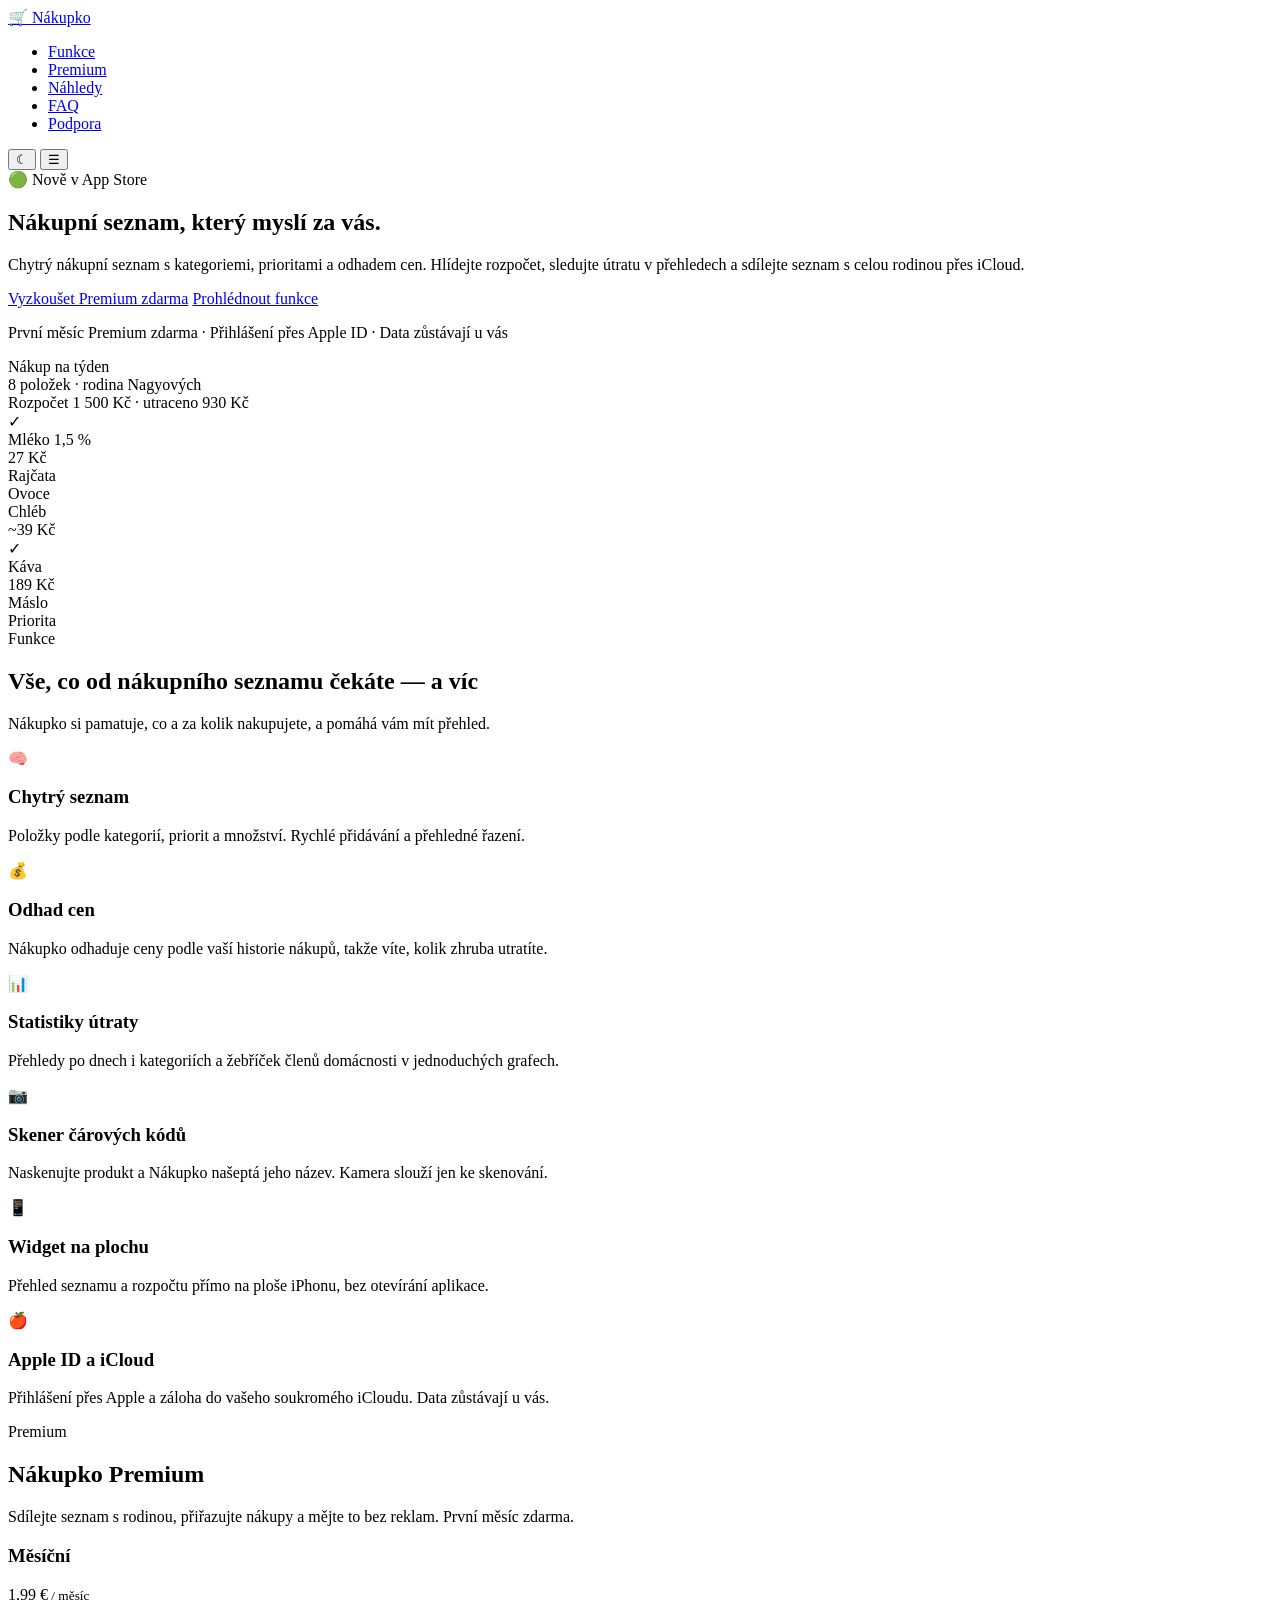
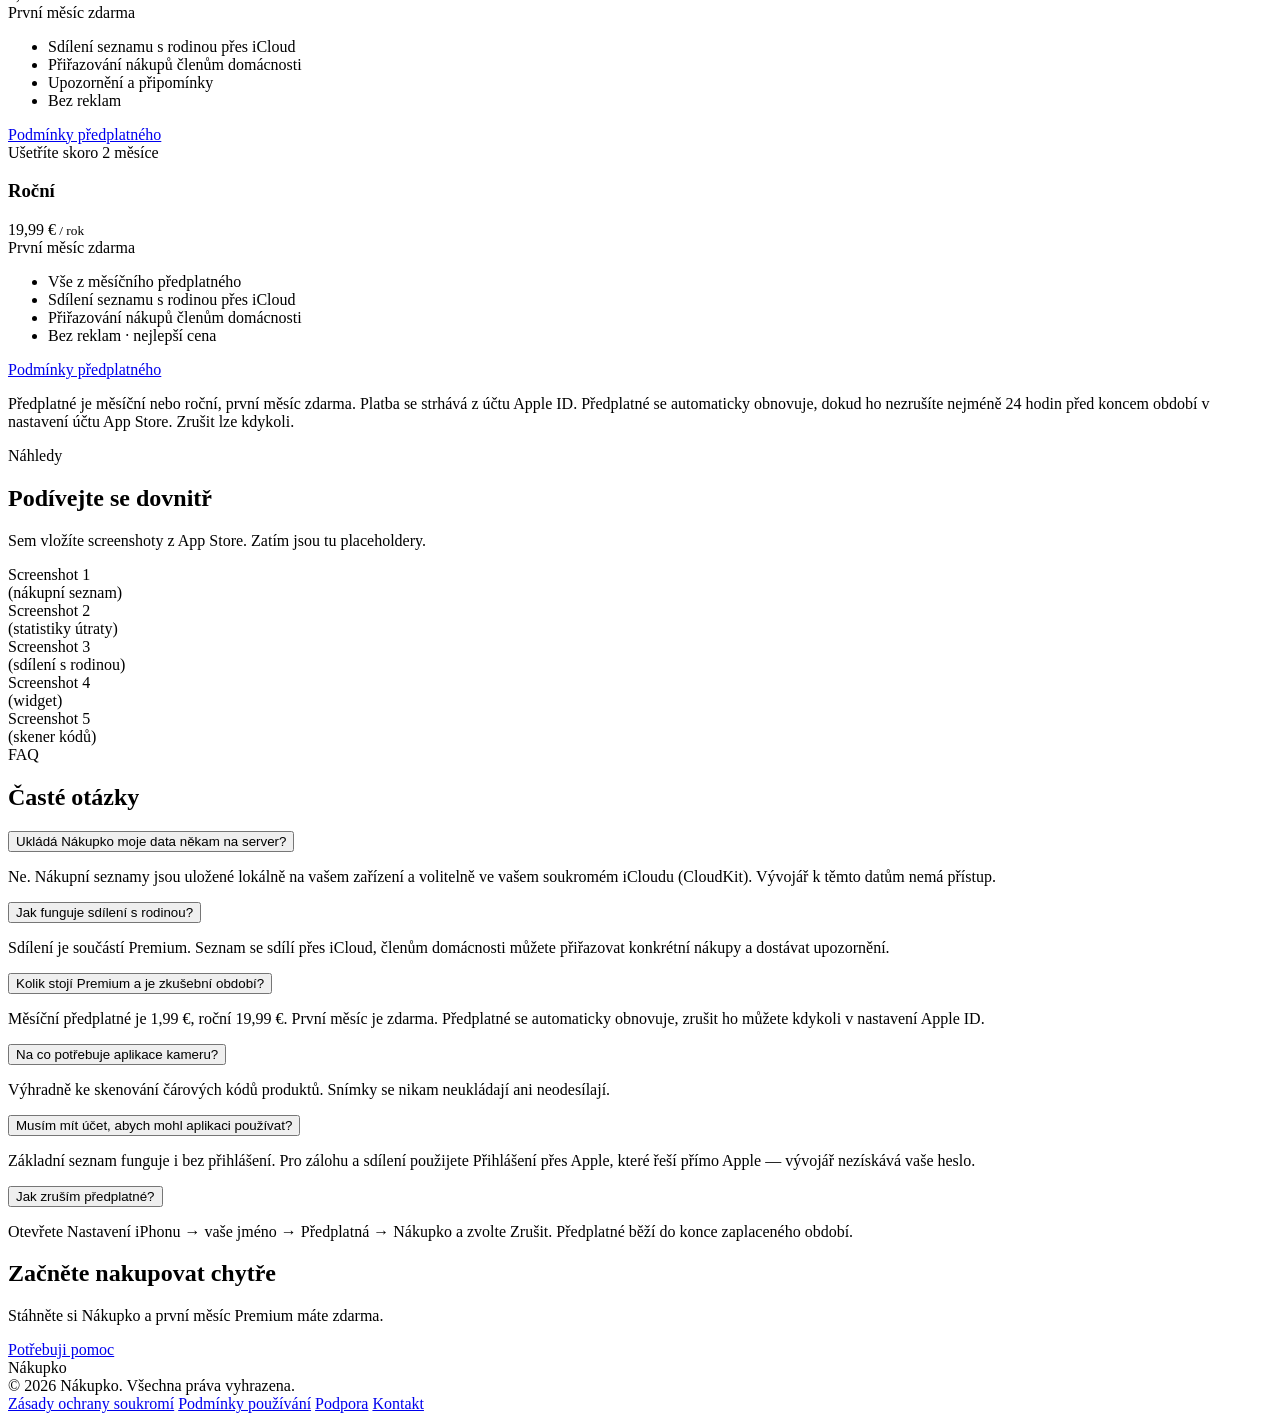
==== index.html @ f561e4c1 "Add files via upload" ====
<!DOCTYPE html>
<html lang="cs">
<head>
  <meta charset="UTF-8" />
  <meta name="viewport" content="width=device-width, initial-scale=1" />
  <title>Nákupko — chytrý nákupní seznam pro iPhone</title>

  <meta name="description" content="Nákupko je chytrý nákupní seznam pro iPhone. Kategorie, priority, odhad cen, statistiky útraty, widget a sdílení s rodinou přes iCloud." />
  <meta name="theme-color" content="#22c55e" />

  <!-- Open Graph -->
  <meta property="og:type" content="website" />
  <meta property="og:title" content="Nákupko — chytrý nákupní seznam" />
  <meta property="og:description" content="Chytrý nákupní seznam s kategoriemi, statistikami útraty, widgetem a sdílením s rodinou." />
  <meta property="og:locale" content="cs_CZ" />
  <meta property="og:site_name" content="Nákupko" />
  <meta name="twitter:card" content="summary_large_image" />
  <meta name="twitter:title" content="Nákupko — chytrý nákupní seznam" />
  <meta name="twitter:description" content="Chytrý nákupní seznam pro iPhone." />

  <link rel="icon" href="favicon.svg" type="image/svg+xml" />
  <link rel="apple-touch-icon" href="favicon.svg" />
  <link rel="stylesheet" href="css/style.css" />
</head>
<body>

  <!-- Navigace -->
  <header class="nav">
    <div class="nav-inner">
      <a class="nav-logo" href="index.html">
        <span class="mark">🛒</span> Nákupko
      </a>
      <nav>
        <ul class="nav-links">
          <li><a href="#funkce">Funkce</a></li>
          <li><a href="#premium">Premium</a></li>
          <li><a href="#screenshoty">Náhledy</a></li>
          <li><a href="#faq">FAQ</a></li>
          <li><a href="support.html">Podpora</a></li>
        </ul>
      </nav>
      <div class="nav-right">
        <button class="theme-toggle" type="button">☾︎</button>
        <button class="menu-toggle" type="button" aria-label="Menu">☰</button>
      </div>
    </div>
  </header>

  <!-- Hero -->
  <section class="hero">
    <div class="container hero-grid">
      <div data-reveal>
        <span class="hero-badge">🟢 Nově v App Store</span>
        <h1>Nákupní seznam, který <span class="grad">myslí za vás</span>.</h1>
        <p class="lead">
          Chytrý nákupní seznam s kategoriemi, prioritami a odhadem cen.
          Hlídejte rozpočet, sledujte útratu v přehledech a sdílejte seznam
          s celou rodinou přes iCloud.
        </p>
        <div class="hero-cta">
          <a class="btn btn-primary" href="#premium">Vyzkoušet Premium zdarma</a>
          <a class="btn btn-ghost" href="#funkce">Prohlédnout funkce</a>
        </div>
        <p class="hero-note">První měsíc Premium zdarma · Přihlášení přes Apple ID · Data zůstávají u vás</p>
      </div>

      <div class="phone-wrap" data-reveal>
        <div class="phone">
          <div class="phone-screen">
            <div class="ps-top">
              <div class="ps-title">Nákup na týden</div>
              <div class="ps-sub">8 položek · rodina Nagyových</div>
              <div class="ps-budget">
                Rozpočet 1 500 Kč · utraceno 930 Kč
                <div class="ps-bar"><span></span></div>
              </div>
            </div>
            <div class="ps-list">
              <div class="ps-item done">
                <div class="chk">✓</div>
                <div class="name">Mléko 1,5 %</div>
                <div class="price">27 Kč</div>
              </div>
              <div class="ps-item">
                <div class="chk"></div>
                <div class="name">Rajčata</div>
                <span class="tag">Ovoce</span>
              </div>
              <div class="ps-item">
                <div class="chk"></div>
                <div class="name">Chléb</div>
                <div class="price">~39 Kč</div>
              </div>
              <div class="ps-item done">
                <div class="chk">✓</div>
                <div class="name">Káva</div>
                <div class="price">189 Kč</div>
              </div>
              <div class="ps-item">
                <div class="chk"></div>
                <div class="name">Máslo</div>
                <span class="tag">Priorita</span>
              </div>
            </div>
          </div>
        </div>
      </div>
    </div>
  </section>

  <!-- Funkce -->
  <section class="section" id="funkce">
    <div class="container">
      <div class="section-head" data-reveal>
        <div class="eyebrow">Funkce</div>
        <h2>Vše, co od nákupního seznamu čekáte — a víc</h2>
        <p>Nákupko si pamatuje, co a za kolik nakupujete, a pomáhá vám mít přehled.</p>
      </div>

      <div class="features">
        <div class="feature-card" data-reveal>
          <div class="feature-icon">🧠</div>
          <h3>Chytrý seznam</h3>
          <p>Položky podle kategorií, priorit a množství. Rychlé přidávání a přehledné řazení.</p>
        </div>
        <div class="feature-card" data-reveal>
          <div class="feature-icon">💰</div>
          <h3>Odhad cen</h3>
          <p>Nákupko odhaduje ceny podle vaší historie nákupů, takže víte, kolik zhruba utratíte.</p>
        </div>
        <div class="feature-card" data-reveal>
          <div class="feature-icon">📊</div>
          <h3>Statistiky útraty</h3>
          <p>Přehledy po dnech i kategoriích a žebříček členů domácnosti v jednoduchých grafech.</p>
        </div>
        <div class="feature-card" data-reveal>
          <div class="feature-icon">📷</div>
          <h3>Skener čárových kódů</h3>
          <p>Naskenujte produkt a Nákupko našeptá jeho název. Kamera slouží jen ke skenování.</p>
        </div>
        <div class="feature-card" data-reveal>
          <div class="feature-icon">📱</div>
          <h3>Widget na plochu</h3>
          <p>Přehled seznamu a rozpočtu přímo na ploše iPhonu, bez otevírání aplikace.</p>
        </div>
        <div class="feature-card" data-reveal>
          <div class="feature-icon">🍎</div>
          <h3>Apple ID a iCloud</h3>
          <p>Přihlášení přes Apple a záloha do vašeho soukromého iCloudu. Data zůstávají u vás.</p>
        </div>
      </div>
    </div>
  </section>

  <!-- Premium -->
  <section class="section premium" id="premium">
    <div class="container">
      <div class="section-head" data-reveal>
        <div class="eyebrow">Premium</div>
        <h2>Nákupko Premium</h2>
        <p>Sdílejte seznam s rodinou, přiřazujte nákupy a mějte to bez reklam. První měsíc zdarma.</p>
      </div>

      <div class="plans">
        <div class="plan-card" data-reveal>
          <h3>Měsíční</h3>
          <div class="plan-price">1,99 €<small> / měsíc</small></div>
          <div class="trial">První měsíc zdarma</div>
          <ul class="plan-features">
            <li>Sdílení seznamu s rodinou přes iCloud</li>
            <li>Přiřazování nákupů členům domácnosti</li>
            <li>Upozornění a připomínky</li>
            <li>Bez reklam</li>
          </ul>
          <a class="btn btn-ghost btn-block" href="terms.html#predplatne">Podmínky předplatného</a>
        </div>

        <div class="plan-card highlight" data-reveal>
          <div class="plan-badge">Ušetříte skoro 2 měsíce</div>
          <h3>Roční</h3>
          <div class="plan-price">19,99 €<small> / rok</small></div>
          <div class="trial">První měsíc zdarma</div>
          <ul class="plan-features">
            <li>Vše z měsíčního předplatného</li>
            <li>Sdílení seznamu s rodinou přes iCloud</li>
            <li>Přiřazování nákupů členům domácnosti</li>
            <li>Bez reklam · nejlepší cena</li>
          </ul>
          <a class="btn btn-primary btn-block" href="terms.html#predplatne">Podmínky předplatného</a>
        </div>
      </div>

      <p class="premium-note">
        Předplatné je měsíční nebo roční, první měsíc zdarma. Platba se strhává z účtu Apple ID.
        Předplatné se automaticky obnovuje, dokud ho nezrušíte nejméně 24 hodin před koncem období
        v nastavení účtu App Store. Zrušit lze kdykoli.
      </p>
    </div>
  </section>

  <!-- Screenshoty -->
  <section class="section" id="screenshoty">
    <div class="container">
      <div class="section-head" data-reveal>
        <div class="eyebrow">Náhledy</div>
        <h2>Podívejte se dovnitř</h2>
        <p>Sem vložíte screenshoty z App Store. Zatím jsou tu placeholdery.</p>
      </div>
    </div>
    <div class="shots">
      <div class="shot">Screenshot 1<br>(nákupní seznam)</div>
      <div class="shot">Screenshot 2<br>(statistiky útraty)</div>
      <div class="shot">Screenshot 3<br>(sdílení s rodinou)</div>
      <div class="shot">Screenshot 4<br>(widget)</div>
      <div class="shot">Screenshot 5<br>(skener kódů)</div>
    </div>
  </section>

  <!-- FAQ -->
  <section class="section" id="faq">
    <div class="container">
      <div class="section-head" data-reveal>
        <div class="eyebrow">FAQ</div>
        <h2>Časté otázky</h2>
      </div>

      <div class="faq-list">
        <div class="faq-item" data-reveal>
          <button class="faq-q" type="button">Ukládá Nákupko moje data někam na server?</button>
          <div class="faq-a">
            <p>Ne. Nákupní seznamy jsou uložené lokálně na vašem zařízení a volitelně ve vašem
            soukromém iCloudu (CloudKit). Vývojář k těmto datům nemá přístup.</p>
          </div>
        </div>
        <div class="faq-item" data-reveal>
          <button class="faq-q" type="button">Jak funguje sdílení s rodinou?</button>
          <div class="faq-a">
            <p>Sdílení je součástí Premium. Seznam se sdílí přes iCloud, členům domácnosti můžete
            přiřazovat konkrétní nákupy a dostávat upozornění.</p>
          </div>
        </div>
        <div class="faq-item" data-reveal>
          <button class="faq-q" type="button">Kolik stojí Premium a je zkušební období?</button>
          <div class="faq-a">
            <p>Měsíční předplatné je 1,99 €, roční 19,99 €. První měsíc je zdarma. Předplatné se
            automaticky obnovuje, zrušit ho můžete kdykoli v nastavení Apple ID.</p>
          </div>
        </div>
        <div class="faq-item" data-reveal>
          <button class="faq-q" type="button">Na co potřebuje aplikace kameru?</button>
          <div class="faq-a">
            <p>Výhradně ke skenování čárových kódů produktů. Snímky se nikam neukládají ani neodesílají.</p>
          </div>
        </div>
        <div class="faq-item" data-reveal>
          <button class="faq-q" type="button">Musím mít účet, abych mohl aplikaci používat?</button>
          <div class="faq-a">
            <p>Základní seznam funguje i bez přihlášení. Pro zálohu a sdílení použijete Přihlášení přes
            Apple, které řeší přímo Apple — vývojář nezískává vaše heslo.</p>
          </div>
        </div>
        <div class="faq-item" data-reveal>
          <button class="faq-q" type="button">Jak zruším předplatné?</button>
          <div class="faq-a">
            <p>Otevřete Nastavení iPhonu → vaše jméno → Předplatná → Nákupko a zvolte Zrušit.
            Předplatné běží do konce zaplaceného období.</p>
          </div>
        </div>
      </div>
    </div>
  </section>

  <!-- CTA -->
  <section class="section">
    <div class="container">
      <div class="cta-band" data-reveal>
        <h2>Začněte nakupovat chytře</h2>
        <p>Stáhněte si Nákupko a první měsíc Premium máte zdarma.</p>
        <a class="btn btn-primary" href="support.html">Potřebuji pomoc</a>
      </div>
    </div>
  </section>

  <!-- Footer -->
  <footer class="footer">
    <div class="container footer-inner">
      <div>
        <div class="brand">Nákupko</div>
        <div>© <span id="year">2026</span> Nákupko. Všechna práva vyhrazena.</div>
      </div>
      <div class="footer-links">
        <a href="privacy.html">Zásady ochrany soukromí</a>
        <a href="terms.html">Podmínky používání</a>
        <a href="support.html">Podpora</a>
        <a href="mailto:romankonagy@gmail.com">Kontakt</a>
      </div>
    </div>
  </footer>

  <script src="js/main.js"></script>
</body>
</html>
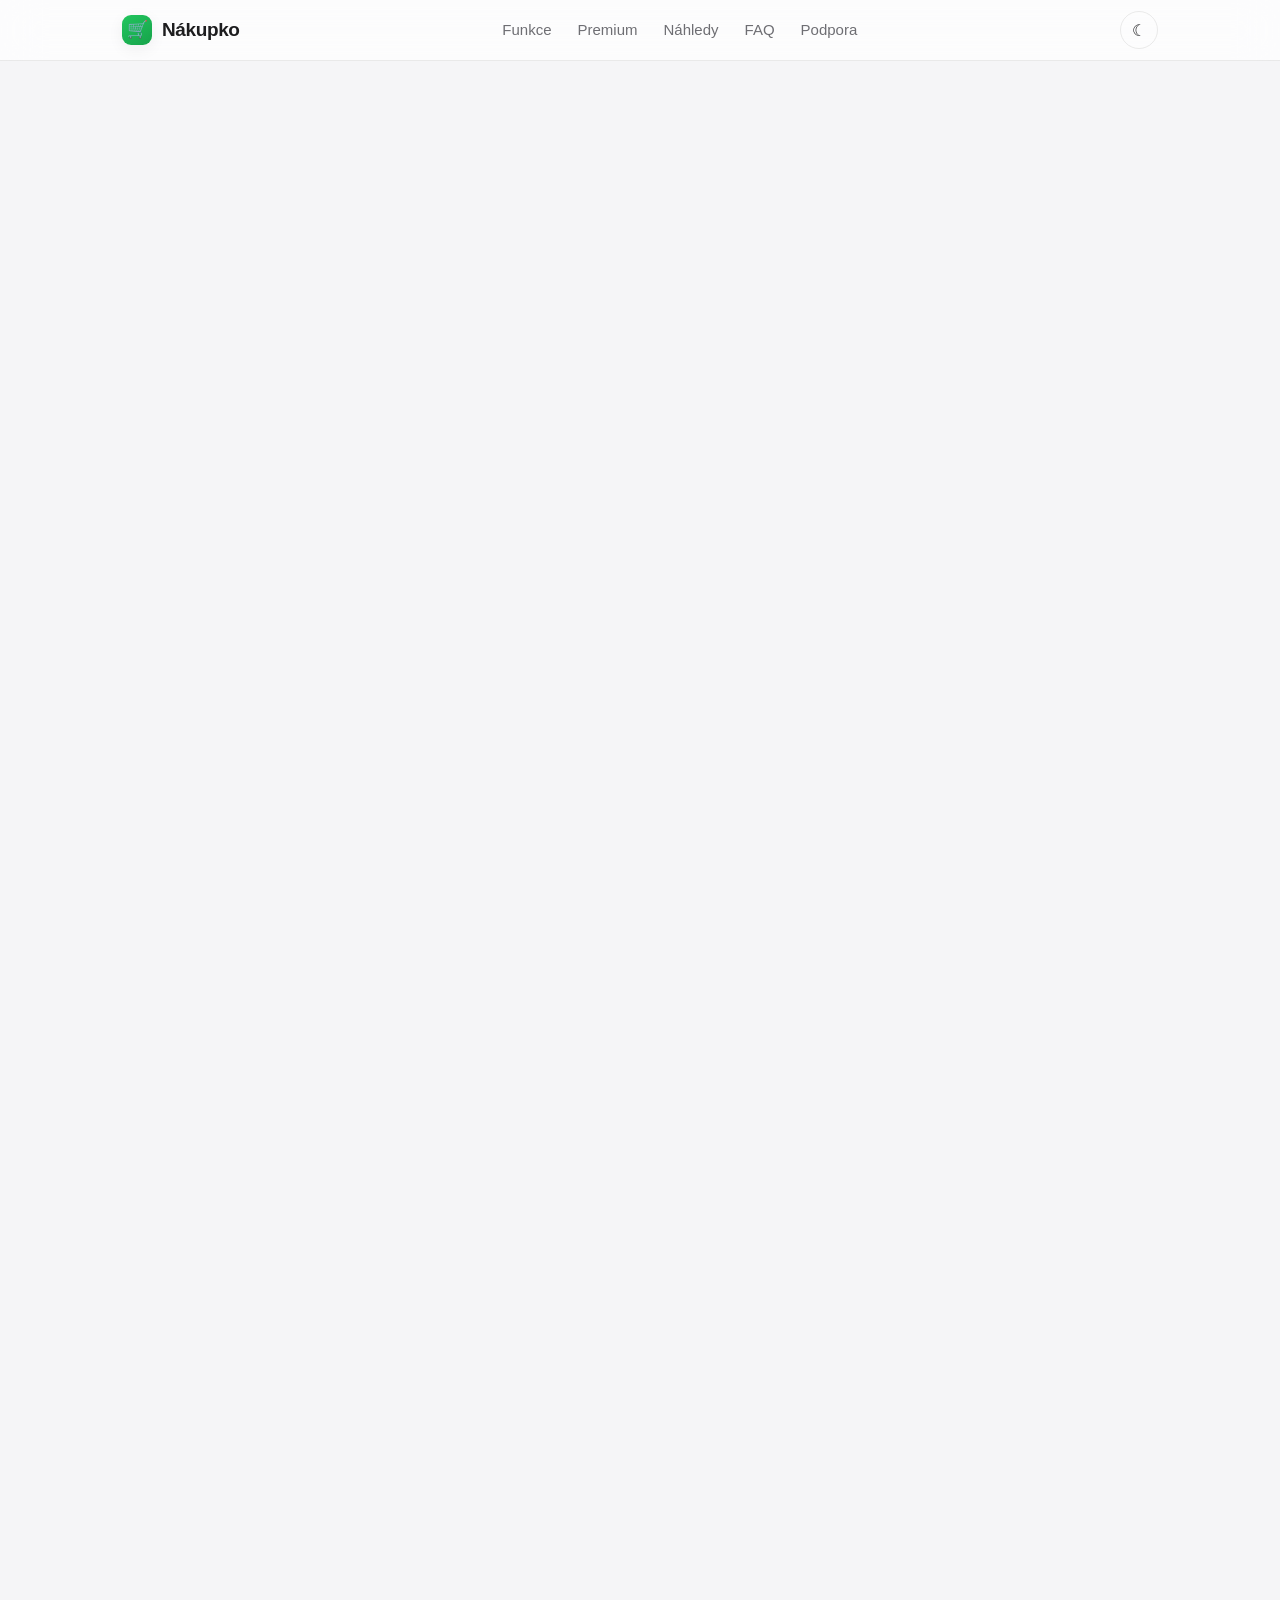
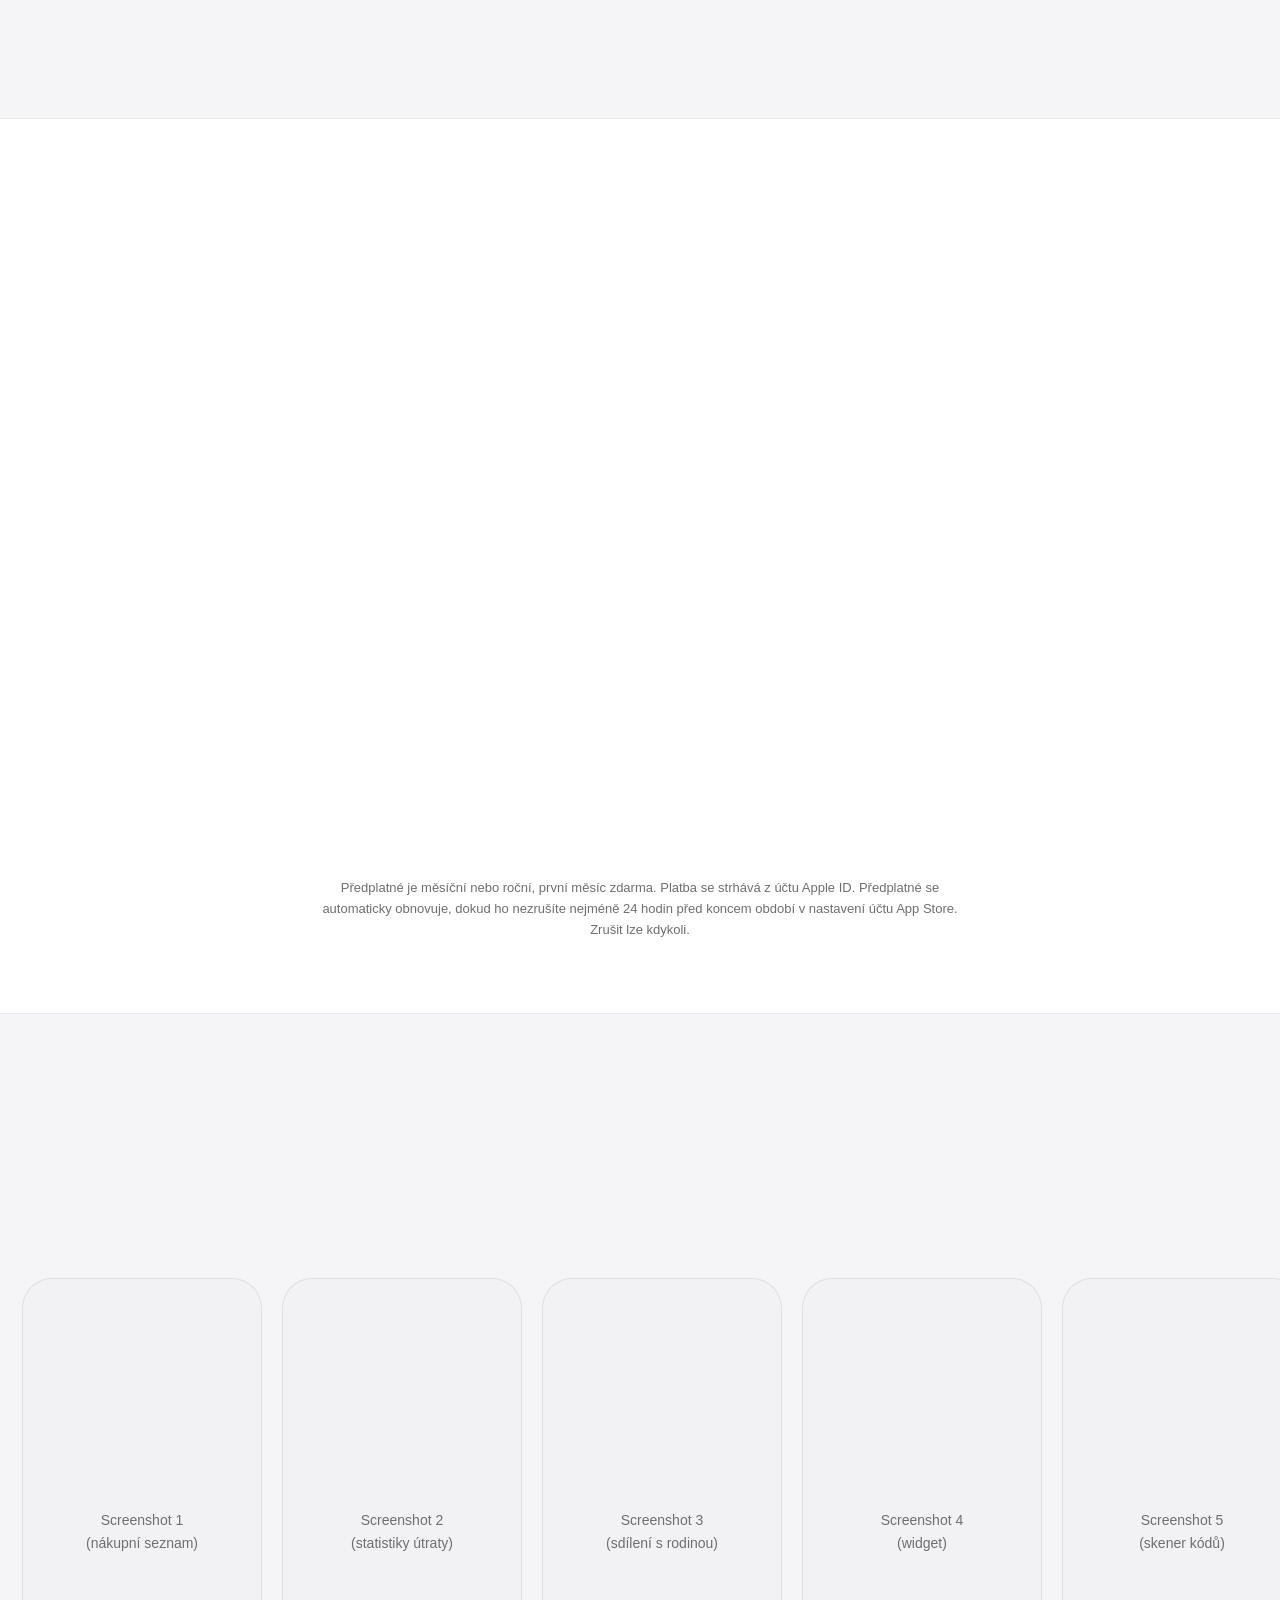
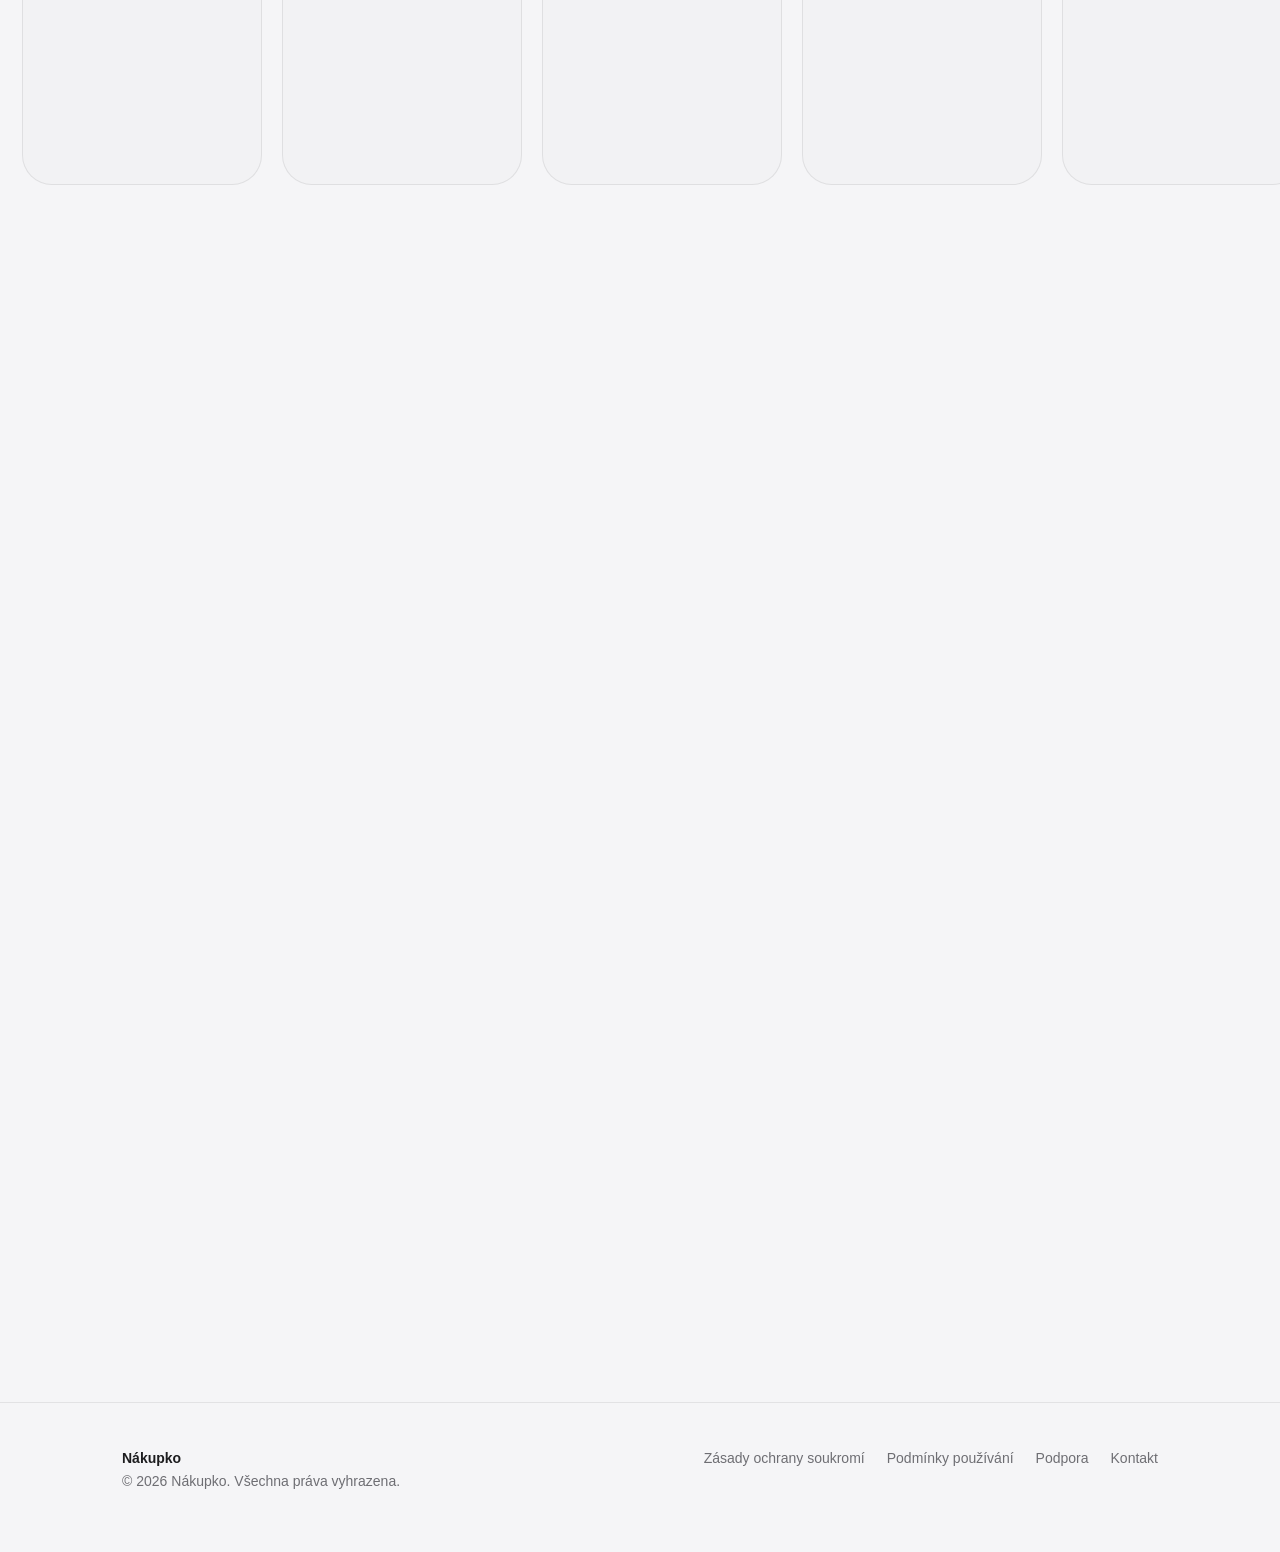
==== commit 1a870544: "Update index.html" ====
--- a/index.html
+++ b/index.html
@@ -20,7 +20,7 @@
 
   <link rel="icon" href="favicon.svg" type="image/svg+xml" />
   <link rel="apple-touch-icon" href="favicon.svg" />
-  <link rel="stylesheet" href="css/style.css" />
+  <link rel="stylesheet" href="style.css" />
 </head>
 <body>
 
--- a/style.css
+++ b/style.css
@@ -0,0 +1,551 @@
+/* =========================================================
+   Nákupko — web (App Store podklady)
+   Čistý HTML/CSS/JS, bez frameworků. Světlý i tmavý režim.
+   Značková barva: zelená #22c55e
+   ========================================================= */
+
+:root {
+  --brand: #22c55e;
+  --brand-dark: #16a34a;
+  --brand-tint: #dcfce7;
+
+  --bg: #f5f5f7;
+  --bg-2: #ffffff;
+  --surface: #ffffff;
+  --surface-2: #f2f2f4;
+  --text: #1d1d1f;
+  --text-2: #6e6e73;
+  --border: rgba(0, 0, 0, 0.08);
+  --shadow: 0 10px 40px rgba(0, 0, 0, 0.08);
+  --shadow-sm: 0 4px 16px rgba(0, 0, 0, 0.06);
+  --nav-bg: rgba(255, 255, 255, 0.72);
+
+  --radius: 22px;
+  --radius-sm: 14px;
+  --maxw: 1080px;
+}
+
+[data-theme="dark"] {
+  --bg: #000000;
+  --bg-2: #0c0c0e;
+  --surface: #16171a;
+  --surface-2: #1f2024;
+  --text: #f5f5f7;
+  --text-2: #a1a1a6;
+  --border: rgba(255, 255, 255, 0.10);
+  --shadow: 0 10px 40px rgba(0, 0, 0, 0.55);
+  --shadow-sm: 0 4px 16px rgba(0, 0, 0, 0.45);
+  --nav-bg: rgba(18, 18, 20, 0.72);
+}
+
+@media (prefers-color-scheme: dark) {
+  :root:not([data-theme="light"]):not([data-theme="dark"]) {
+    --bg: #000000;
+    --bg-2: #0c0c0e;
+    --surface: #16171a;
+    --surface-2: #1f2024;
+    --text: #f5f5f7;
+    --text-2: #a1a1a6;
+    --border: rgba(255, 255, 255, 0.10);
+    --shadow: 0 10px 40px rgba(0, 0, 0, 0.55);
+    --shadow-sm: 0 4px 16px rgba(0, 0, 0, 0.45);
+    --nav-bg: rgba(18, 18, 20, 0.72);
+  }
+}
+
+* { box-sizing: border-box; }
+
+html { scroll-behavior: smooth; scroll-padding-top: 84px; }
+
+body {
+  margin: 0;
+  font-family: -apple-system, BlinkMacSystemFont, "SF Pro Text", "Segoe UI",
+    Roboto, Helvetica, Arial, sans-serif;
+  background: var(--bg);
+  color: var(--text);
+  line-height: 1.6;
+  -webkit-font-smoothing: antialiased;
+  text-rendering: optimizeLegibility;
+}
+
+a { color: var(--brand-dark); }
+[data-theme="dark"] a { color: var(--brand); }
+
+img { max-width: 100%; display: block; }
+
+.container {
+  width: 100%;
+  max-width: var(--maxw);
+  margin: 0 auto;
+  padding: 0 22px;
+}
+
+/* ---------- Navigace ---------- */
+.nav {
+  position: sticky;
+  top: 0;
+  z-index: 100;
+  background: var(--nav-bg);
+  backdrop-filter: saturate(180%) blur(20px);
+  -webkit-backdrop-filter: saturate(180%) blur(20px);
+  border-bottom: 1px solid var(--border);
+}
+.nav-inner {
+  display: flex;
+  align-items: center;
+  justify-content: space-between;
+  height: 60px;
+  max-width: var(--maxw);
+  margin: 0 auto;
+  padding: 0 22px;
+}
+.nav-logo {
+  display: flex;
+  align-items: center;
+  gap: 10px;
+  font-weight: 700;
+  font-size: 19px;
+  color: var(--text);
+  text-decoration: none;
+  letter-spacing: -0.02em;
+}
+.nav-logo .mark {
+  width: 30px; height: 30px;
+  border-radius: 9px;
+  background: linear-gradient(145deg, var(--brand), var(--brand-dark));
+  display: grid; place-items: center;
+  color: #fff; font-size: 17px;
+  box-shadow: var(--shadow-sm);
+}
+.nav-links {
+  display: flex;
+  align-items: center;
+  gap: 26px;
+  list-style: none;
+  margin: 0; padding: 0;
+}
+.nav-links a {
+  color: var(--text-2);
+  text-decoration: none;
+  font-size: 15px;
+  transition: color .2s;
+}
+.nav-links a:hover { color: var(--text); }
+.nav-right { display: flex; align-items: center; gap: 14px; }
+
+.theme-toggle {
+  background: none;
+  border: 1px solid var(--border);
+  color: var(--text);
+  width: 38px; height: 38px;
+  border-radius: 50%;
+  cursor: pointer;
+  font-size: 16px;
+  display: grid; place-items: center;
+  transition: background .2s, transform .15s;
+}
+.theme-toggle:hover { background: var(--surface-2); transform: scale(1.05); }
+
+.menu-toggle {
+  display: none;
+  background: none; border: none;
+  color: var(--text);
+  font-size: 24px; cursor: pointer;
+}
+
+/* ---------- Tlačítka ---------- */
+.btn {
+  display: inline-flex;
+  align-items: center;
+  justify-content: center;
+  gap: 8px;
+  padding: 13px 24px;
+  border-radius: 980px;
+  font-size: 16px;
+  font-weight: 600;
+  text-decoration: none;
+  border: 1px solid transparent;
+  cursor: pointer;
+  transition: transform .15s, background .2s, box-shadow .2s;
+}
+.btn-primary { background: var(--brand); color: #fff; box-shadow: var(--shadow-sm); }
+.btn-primary:hover { background: var(--brand-dark); color: #fff; transform: translateY(-1px); }
+.btn-ghost { background: transparent; color: var(--text); border-color: var(--border); }
+.btn-ghost:hover { background: var(--surface-2); }
+.btn-block { width: 100%; }
+
+/* ---------- Hero ---------- */
+.hero {
+  padding: 80px 0 64px;
+  overflow: hidden;
+}
+.hero-grid {
+  display: grid;
+  grid-template-columns: 1.05fr 0.95fr;
+  gap: 48px;
+  align-items: center;
+}
+.hero-badge {
+  display: inline-flex;
+  align-items: center;
+  gap: 8px;
+  background: var(--brand-tint);
+  color: var(--brand-dark);
+  font-size: 13px;
+  font-weight: 600;
+  padding: 6px 14px;
+  border-radius: 980px;
+  margin-bottom: 18px;
+}
+[data-theme="dark"] .hero-badge { background: rgba(34,197,94,.14); color: var(--brand); }
+.hero h1 {
+  font-size: clamp(38px, 6vw, 62px);
+  line-height: 1.05;
+  letter-spacing: -0.03em;
+  margin: 0 0 18px;
+  font-weight: 800;
+}
+.hero h1 .grad {
+  background: linear-gradient(120deg, var(--brand), var(--brand-dark));
+  -webkit-background-clip: text; background-clip: text; color: transparent;
+}
+.hero p.lead {
+  font-size: 20px;
+  color: var(--text-2);
+  margin: 0 0 30px;
+  max-width: 520px;
+}
+.hero-cta { display: flex; gap: 14px; flex-wrap: wrap; }
+.hero-note { margin-top: 16px; font-size: 13px; color: var(--text-2); }
+
+/* ---------- Telefon (CSS mockup) ---------- */
+.phone-wrap { display: flex; justify-content: center; }
+.phone {
+  width: 300px;
+  aspect-ratio: 300 / 620;
+  background: linear-gradient(160deg, #2a2a2e, #0a0a0c);
+  border-radius: 46px;
+  padding: 12px;
+  box-shadow: 0 30px 70px rgba(0,0,0,.35);
+  position: relative;
+}
+.phone::before {
+  content: "";
+  position: absolute;
+  top: 16px; left: 50%; transform: translateX(-50%);
+  width: 110px; height: 26px;
+  background: #000; border-radius: 0 0 16px 16px;
+  z-index: 3;
+}
+.phone-screen {
+  width: 100%; height: 100%;
+  background: var(--bg-2);
+  border-radius: 36px;
+  overflow: hidden;
+  display: flex; flex-direction: column;
+  color: var(--text);
+}
+.ps-top {
+  padding: 42px 18px 14px;
+  background: linear-gradient(160deg, var(--brand), var(--brand-dark));
+  color: #fff;
+}
+.ps-top .ps-title { font-size: 22px; font-weight: 800; letter-spacing: -0.02em; }
+.ps-top .ps-sub { font-size: 13px; opacity: .9; margin-top: 2px; }
+.ps-budget {
+  margin-top: 14px;
+  background: rgba(255,255,255,.18);
+  border-radius: 12px;
+  padding: 10px 12px;
+  font-size: 12px;
+}
+.ps-bar { height: 6px; border-radius: 6px; background: rgba(255,255,255,.3); margin-top: 7px; overflow: hidden; }
+.ps-bar span { display: block; height: 100%; width: 62%; background: #fff; border-radius: 6px; }
+.ps-list { padding: 12px 14px; display: flex; flex-direction: column; gap: 9px; overflow: hidden; }
+.ps-item {
+  display: flex; align-items: center; gap: 10px;
+  background: var(--surface-2);
+  border-radius: 12px;
+  padding: 10px 12px;
+  font-size: 14px;
+}
+.ps-item .chk {
+  width: 20px; height: 20px; border-radius: 50%;
+  border: 2px solid var(--brand);
+  flex: 0 0 auto;
+  display: grid; place-items: center;
+  font-size: 11px; color: #fff;
+}
+.ps-item.done .chk { background: var(--brand); }
+.ps-item.done .name { text-decoration: line-through; color: var(--text-2); }
+.ps-item .name { flex: 1; }
+.ps-item .price { color: var(--text-2); font-size: 13px; }
+.ps-item .tag {
+  font-size: 10px; font-weight: 700; padding: 2px 7px; border-radius: 6px;
+  background: var(--brand-tint); color: var(--brand-dark);
+}
+
+/* ---------- Sekce ---------- */
+.section { padding: 72px 0; }
+.section-head { text-align: center; max-width: 640px; margin: 0 auto 46px; }
+.section-head h2 {
+  font-size: clamp(28px, 4vw, 42px);
+  letter-spacing: -0.02em;
+  margin: 0 0 14px;
+  font-weight: 800;
+}
+.section-head p { font-size: 18px; color: var(--text-2); margin: 0; }
+.eyebrow {
+  text-transform: uppercase;
+  letter-spacing: .12em;
+  font-size: 13px;
+  font-weight: 700;
+  color: var(--brand-dark);
+  margin-bottom: 10px;
+}
+[data-theme="dark"] .eyebrow { color: var(--brand); }
+
+/* ---------- Funkce ---------- */
+.features {
+  display: grid;
+  grid-template-columns: repeat(3, 1fr);
+  gap: 22px;
+}
+.feature-card {
+  background: var(--surface);
+  border: 1px solid var(--border);
+  border-radius: var(--radius);
+  padding: 28px;
+  box-shadow: var(--shadow-sm);
+  transition: transform .2s, box-shadow .2s;
+}
+.feature-card:hover { transform: translateY(-4px); box-shadow: var(--shadow); }
+.feature-icon {
+  width: 52px; height: 52px;
+  border-radius: 14px;
+  background: var(--brand-tint);
+  display: grid; place-items: center;
+  font-size: 26px;
+  margin-bottom: 16px;
+}
+[data-theme="dark"] .feature-icon { background: rgba(34,197,94,.14); }
+.feature-card h3 { margin: 0 0 8px; font-size: 19px; letter-spacing: -0.01em; }
+.feature-card p { margin: 0; color: var(--text-2); font-size: 15px; }
+
+/* ---------- Premium ---------- */
+.premium { background: var(--bg-2); border-top: 1px solid var(--border); border-bottom: 1px solid var(--border); }
+.plans {
+  display: grid;
+  grid-template-columns: repeat(2, 1fr);
+  gap: 22px;
+  max-width: 760px;
+  margin: 0 auto;
+}
+.plan-card {
+  position: relative;
+  background: var(--surface);
+  border: 1px solid var(--border);
+  border-radius: var(--radius);
+  padding: 32px 28px;
+  box-shadow: var(--shadow-sm);
+}
+.plan-card.highlight { border-color: var(--brand); box-shadow: 0 0 0 2px var(--brand) inset, var(--shadow); }
+.plan-badge {
+  position: absolute; top: -13px; left: 50%; transform: translateX(-50%);
+  background: var(--brand); color: #fff;
+  font-size: 12px; font-weight: 700;
+  padding: 5px 14px; border-radius: 980px;
+  white-space: nowrap;
+}
+.plan-card h3 { margin: 0 0 6px; font-size: 20px; }
+.plan-price { font-size: 40px; font-weight: 800; letter-spacing: -0.02em; }
+.plan-price small { font-size: 16px; font-weight: 500; color: var(--text-2); }
+.plan-card .trial { color: var(--brand-dark); font-weight: 600; font-size: 14px; margin: 6px 0 18px; }
+[data-theme="dark"] .plan-card .trial { color: var(--brand); }
+.plan-features { list-style: none; margin: 0 0 22px; padding: 0; }
+.plan-features li { padding: 7px 0 7px 28px; position: relative; font-size: 15px; }
+.plan-features li::before {
+  content: "✓"; position: absolute; left: 0; top: 7px;
+  color: var(--brand); font-weight: 800;
+}
+.premium-note { text-align: center; color: var(--text-2); font-size: 13px; margin: 30px auto 0; max-width: 640px; }
+
+/* ---------- Screenshoty ---------- */
+.shots {
+  display: flex;
+  gap: 20px;
+  overflow-x: auto;
+  padding: 6px 22px 24px;
+  scroll-snap-type: x mandatory;
+  -webkit-overflow-scrolling: touch;
+}
+.shot {
+  scroll-snap-align: center;
+  flex: 0 0 240px;
+  aspect-ratio: 9 / 19;
+  border-radius: 30px;
+  background: var(--surface-2);
+  border: 1px solid var(--border);
+  display: grid; place-items: center;
+  color: var(--text-2);
+  font-size: 14px;
+  text-align: center;
+  padding: 20px;
+}
+
+/* ---------- FAQ ---------- */
+.faq-list { max-width: 760px; margin: 0 auto; }
+.faq-item {
+  border-bottom: 1px solid var(--border);
+}
+.faq-q {
+  width: 100%;
+  background: none; border: none;
+  text-align: left;
+  padding: 22px 40px 22px 0;
+  font-size: 18px;
+  font-weight: 600;
+  color: var(--text);
+  cursor: pointer;
+  position: relative;
+}
+.faq-q::after {
+  content: "+";
+  position: absolute; right: 4px; top: 50%; transform: translateY(-50%);
+  font-size: 24px; color: var(--brand); transition: transform .25s;
+}
+.faq-item.open .faq-q::after { transform: translateY(-50%) rotate(45deg); }
+.faq-a {
+  max-height: 0; overflow: hidden;
+  color: var(--text-2);
+  transition: max-height .3s ease, padding .3s ease;
+}
+.faq-item.open .faq-a { max-height: 400px; padding: 0 0 22px; }
+
+/* ---------- CTA pruh ---------- */
+.cta-band {
+  text-align: center;
+  background: linear-gradient(135deg, var(--brand), var(--brand-dark));
+  color: #fff;
+  border-radius: 28px;
+  padding: 56px 30px;
+}
+.cta-band h2 { font-size: clamp(26px, 4vw, 38px); margin: 0 0 12px; letter-spacing: -0.02em; }
+.cta-band p { opacity: .92; font-size: 18px; margin: 0 0 26px; }
+.cta-band .btn-primary { background: #fff; color: var(--brand-dark); }
+.cta-band .btn-primary:hover { background: #f0f0f0; }
+
+/* ---------- Právní / textové stránky ---------- */
+.legal { padding: 56px 0 40px; }
+.legal .container { max-width: 820px; }
+.legal h1 { font-size: clamp(30px, 5vw, 44px); letter-spacing: -0.02em; margin: 0 0 6px; }
+.legal .updated { color: var(--text-2); font-size: 14px; margin: 0 0 34px; }
+.legal h2 {
+  font-size: 22px; margin: 34px 0 12px; letter-spacing: -0.01em;
+  padding-top: 8px;
+}
+.legal h3 { font-size: 18px; margin: 22px 0 8px; }
+.legal p, .legal li { color: var(--text); font-size: 16px; }
+.legal ul, .legal ol { padding-left: 22px; }
+.legal li { margin: 6px 0; }
+.legal .callout {
+  background: var(--surface);
+  border: 1px solid var(--border);
+  border-left: 4px solid var(--brand);
+  border-radius: var(--radius-sm);
+  padding: 18px 20px;
+  margin: 22px 0;
+  box-shadow: var(--shadow-sm);
+}
+.legal a { word-break: break-word; }
+.toc {
+  background: var(--surface);
+  border: 1px solid var(--border);
+  border-radius: var(--radius-sm);
+  padding: 18px 22px;
+  margin: 26px 0 34px;
+}
+.toc strong { display: block; margin-bottom: 8px; }
+.toc ol { margin: 0; }
+
+/* ---------- Support karty ---------- */
+.support-grid {
+  display: grid;
+  grid-template-columns: repeat(2, 1fr);
+  gap: 20px;
+  margin: 30px 0;
+}
+.support-card {
+  background: var(--surface);
+  border: 1px solid var(--border);
+  border-radius: var(--radius);
+  padding: 26px;
+  box-shadow: var(--shadow-sm);
+}
+.support-card h3 { margin: 0 0 8px; }
+.support-card p { color: var(--text-2); margin: 0 0 14px; }
+.mail-big {
+  font-size: 22px; font-weight: 700; color: var(--brand-dark);
+  text-decoration: none; word-break: break-word;
+}
+[data-theme="dark"] .mail-big { color: var(--brand); }
+
+/* ---------- Footer ---------- */
+.footer {
+  border-top: 1px solid var(--border);
+  padding: 44px 0 60px;
+  color: var(--text-2);
+  font-size: 14px;
+}
+.footer-inner { display: flex; justify-content: space-between; gap: 26px; flex-wrap: wrap; }
+.footer-links { display: flex; gap: 22px; flex-wrap: wrap; }
+.footer-links a { color: var(--text-2); text-decoration: none; }
+.footer-links a:hover { color: var(--text); }
+.footer .brand { font-weight: 700; color: var(--text); }
+
+/* ---------- Responzivní ---------- */
+@media (max-width: 860px) {
+  .hero-grid { grid-template-columns: 1fr; text-align: center; }
+  .hero p.lead { margin-left: auto; margin-right: auto; }
+  .hero-cta { justify-content: center; }
+  .phone-wrap { order: -1; margin-bottom: 20px; }
+  .features { grid-template-columns: 1fr 1fr; }
+}
+
+@media (max-width: 640px) {
+  .nav-links { display: none; }
+  .menu-toggle { display: block; }
+  .nav-links.open {
+    display: flex;
+    flex-direction: column;
+    position: absolute;
+    top: 60px; left: 0; right: 0;
+    background: var(--nav-bg);
+    backdrop-filter: saturate(180%) blur(20px);
+    -webkit-backdrop-filter: saturate(180%) blur(20px);
+    border-bottom: 1px solid var(--border);
+    padding: 18px 22px;
+    gap: 18px;
+  }
+  .features { grid-template-columns: 1fr; }
+  .plans { grid-template-columns: 1fr; }
+  .support-grid { grid-template-columns: 1fr; }
+  .section { padding: 54px 0; }
+  .hero { padding: 48px 0 40px; }
+}
+
+/* ---------- Reveal animace ---------- */
+[data-reveal] {
+  opacity: 0;
+  transform: translateY(24px);
+  transition: opacity .6s ease, transform .6s ease;
+}
+[data-reveal].in {
+  opacity: 1;
+  transform: none;
+}
+
+@media (prefers-reduced-motion: reduce) {
+  * { animation: none !important; transition: none !important; scroll-behavior: auto !important; }
+  [data-reveal] { opacity: 1 !important; transform: none !important; }
+}
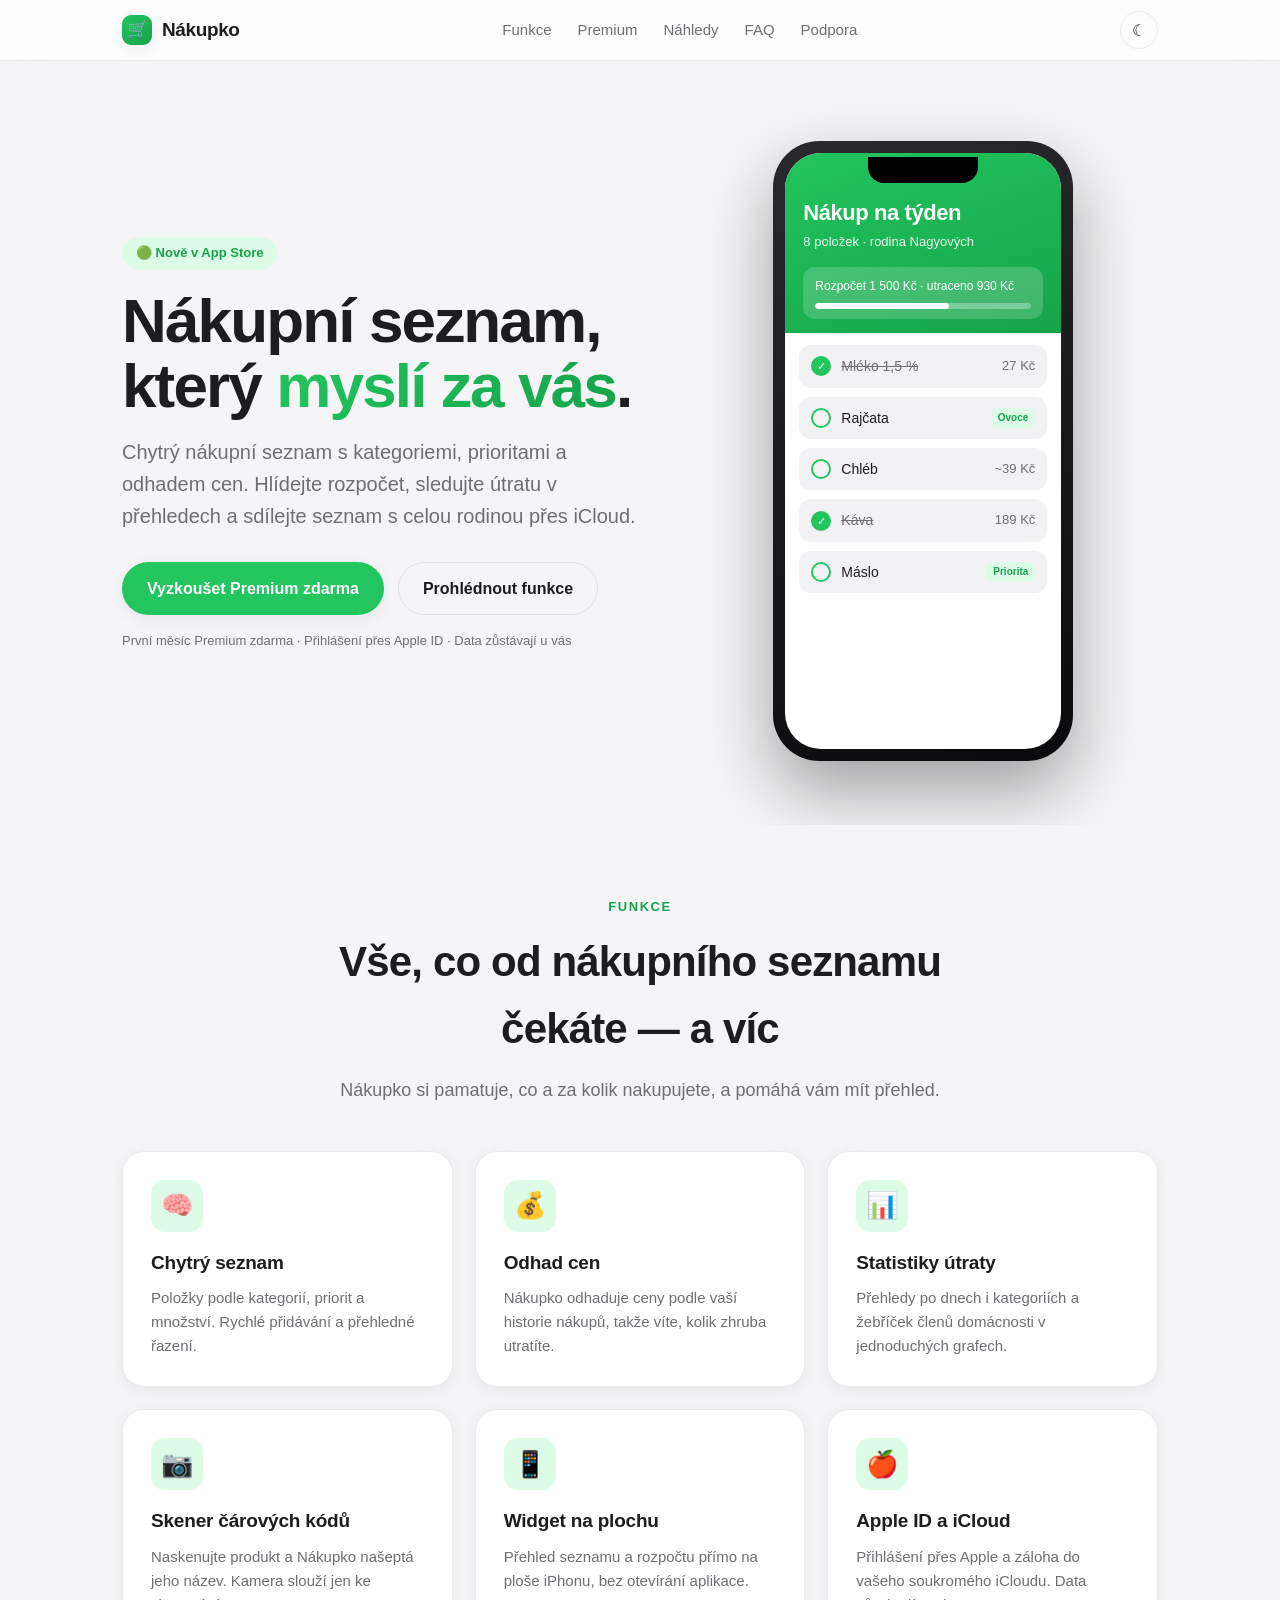
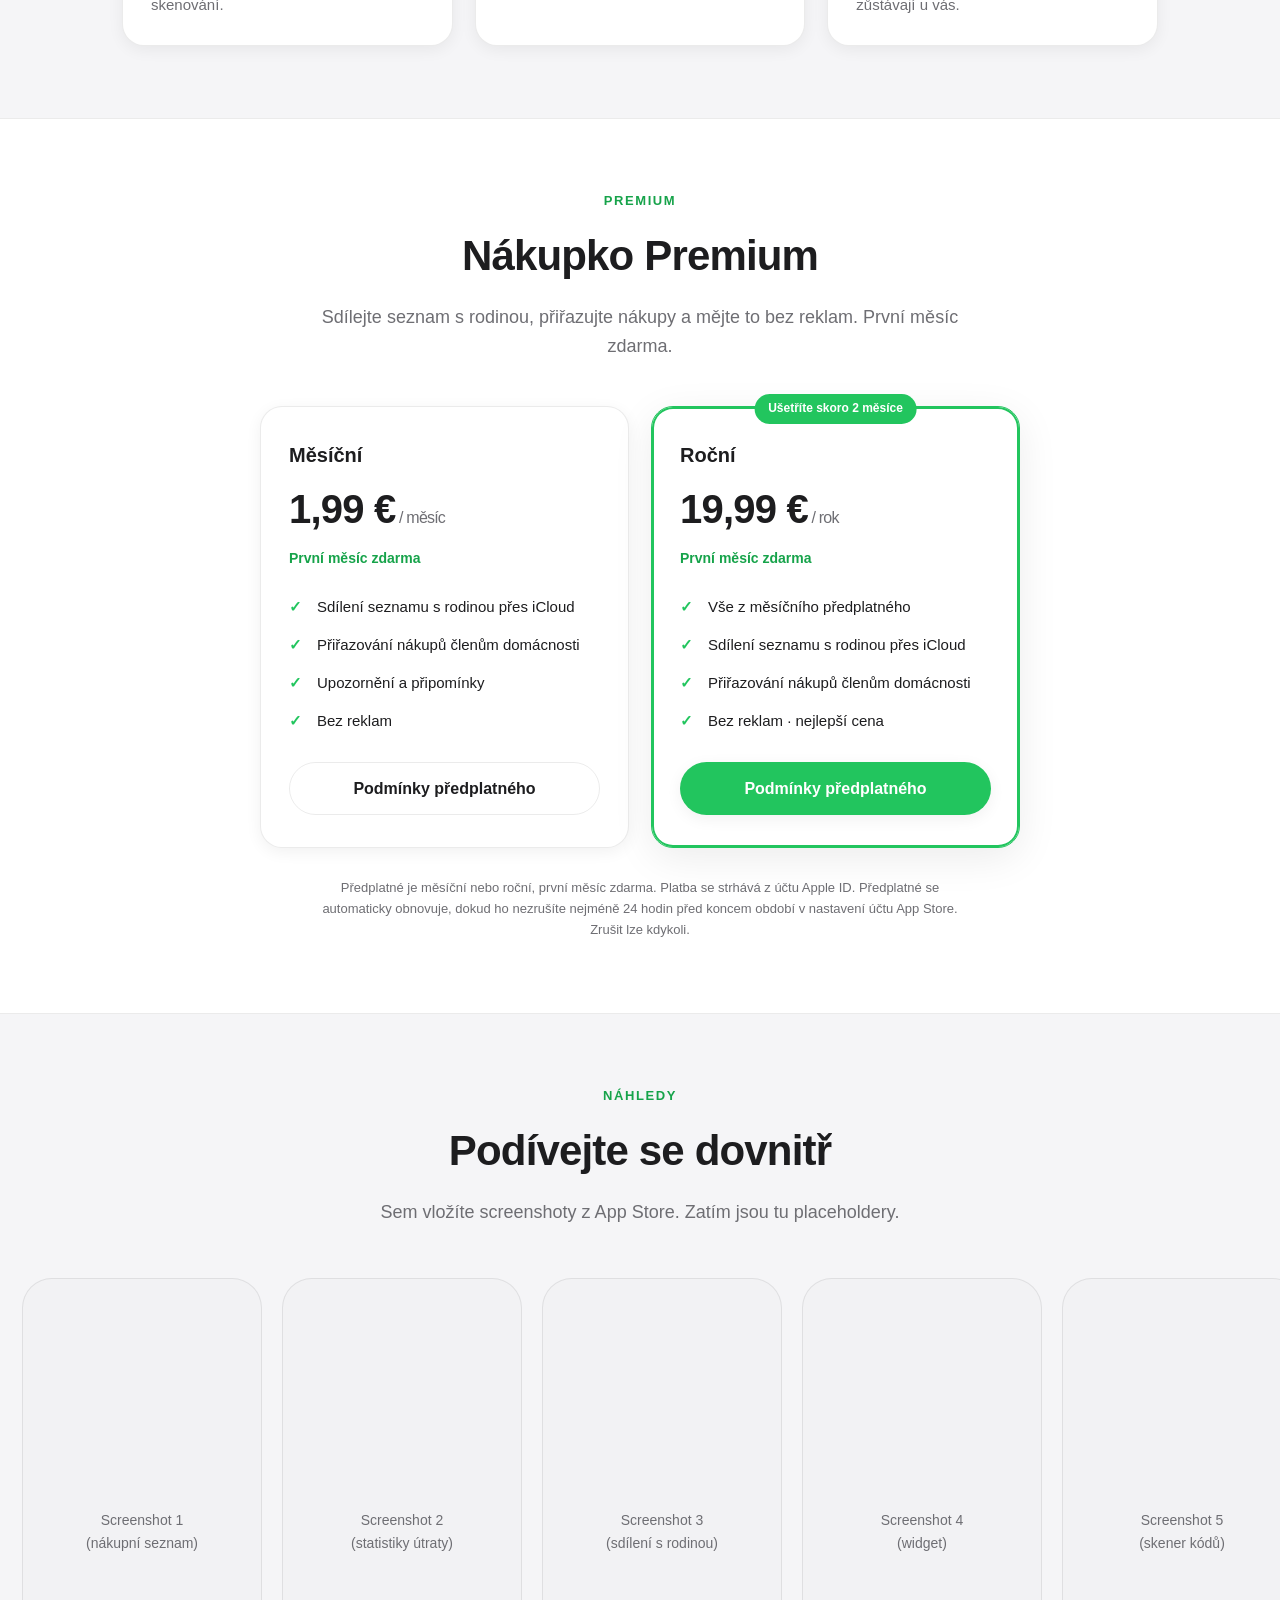
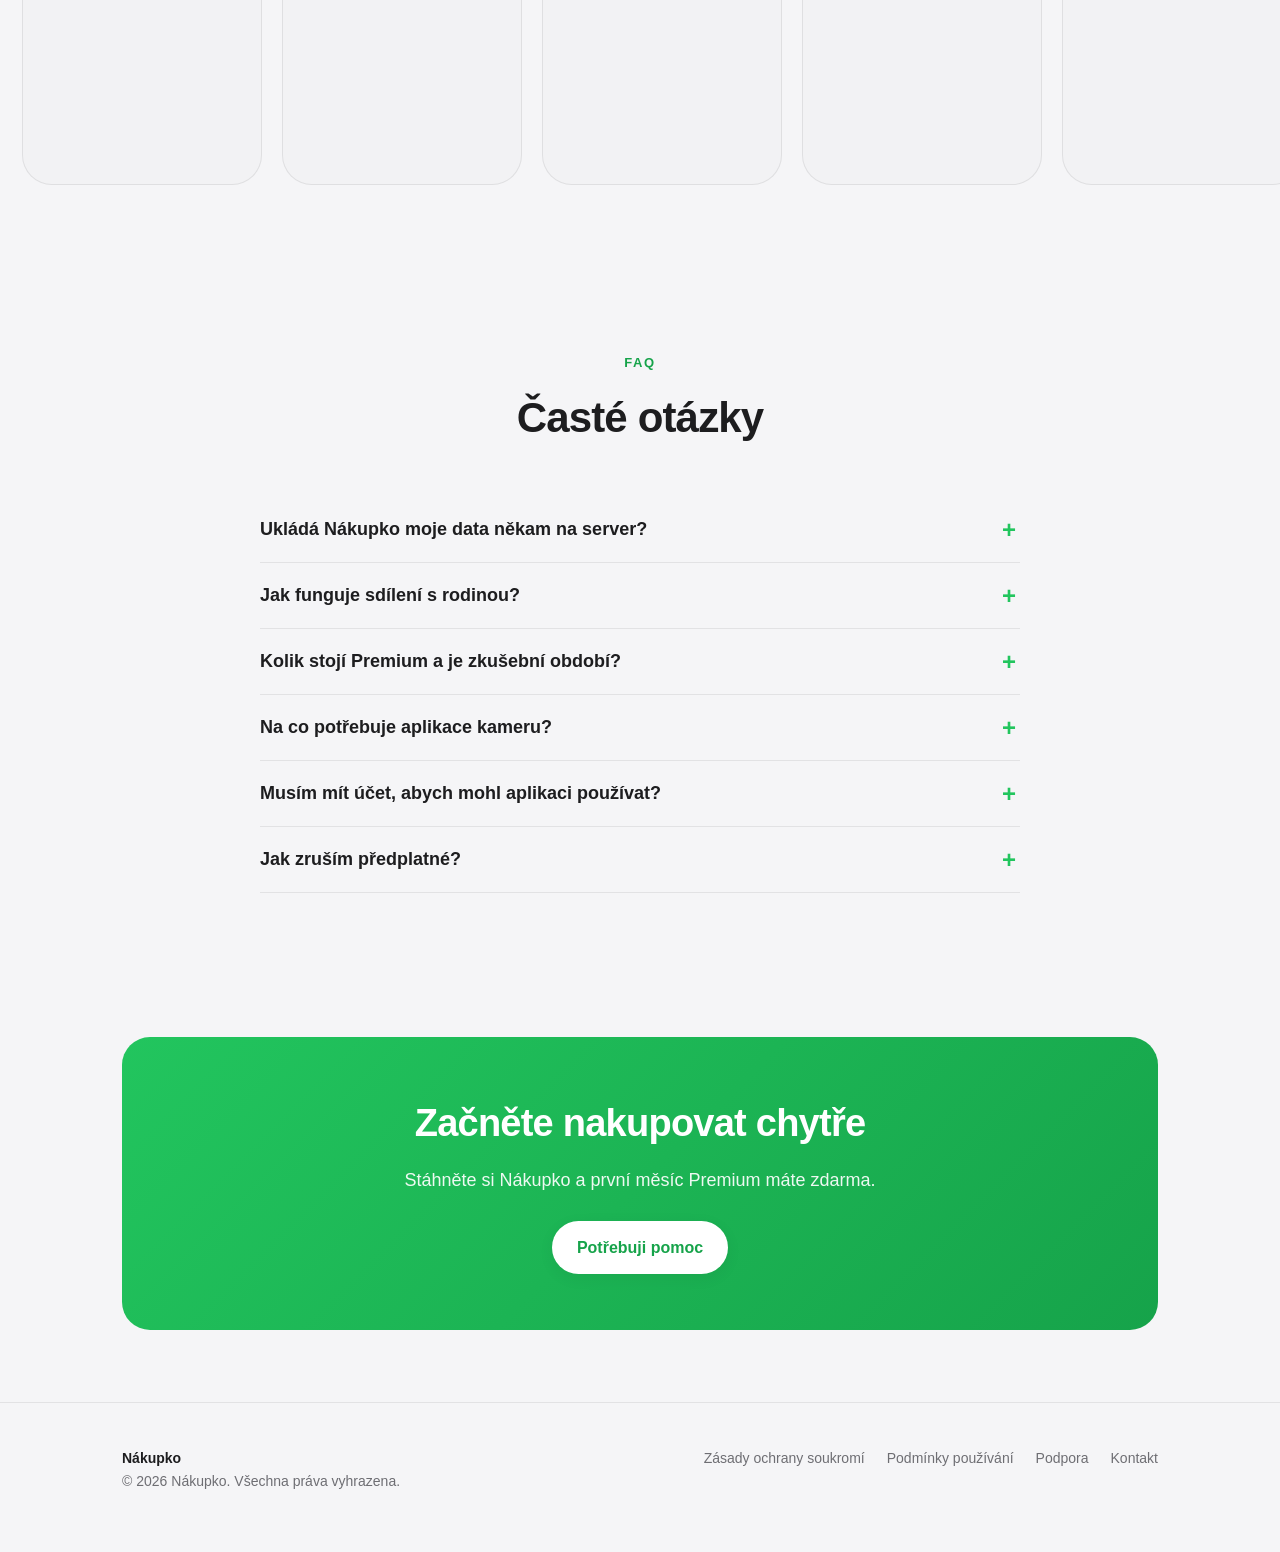
==== commit dad107bd: "Update index.html" ====
--- a/index.html
+++ b/index.html
@@ -297,6 +297,6 @@
     </div>
   </footer>
 
-  <script src="js/main.js"></script>
+  <script src="main.js"></script>
 </body>
 </html>
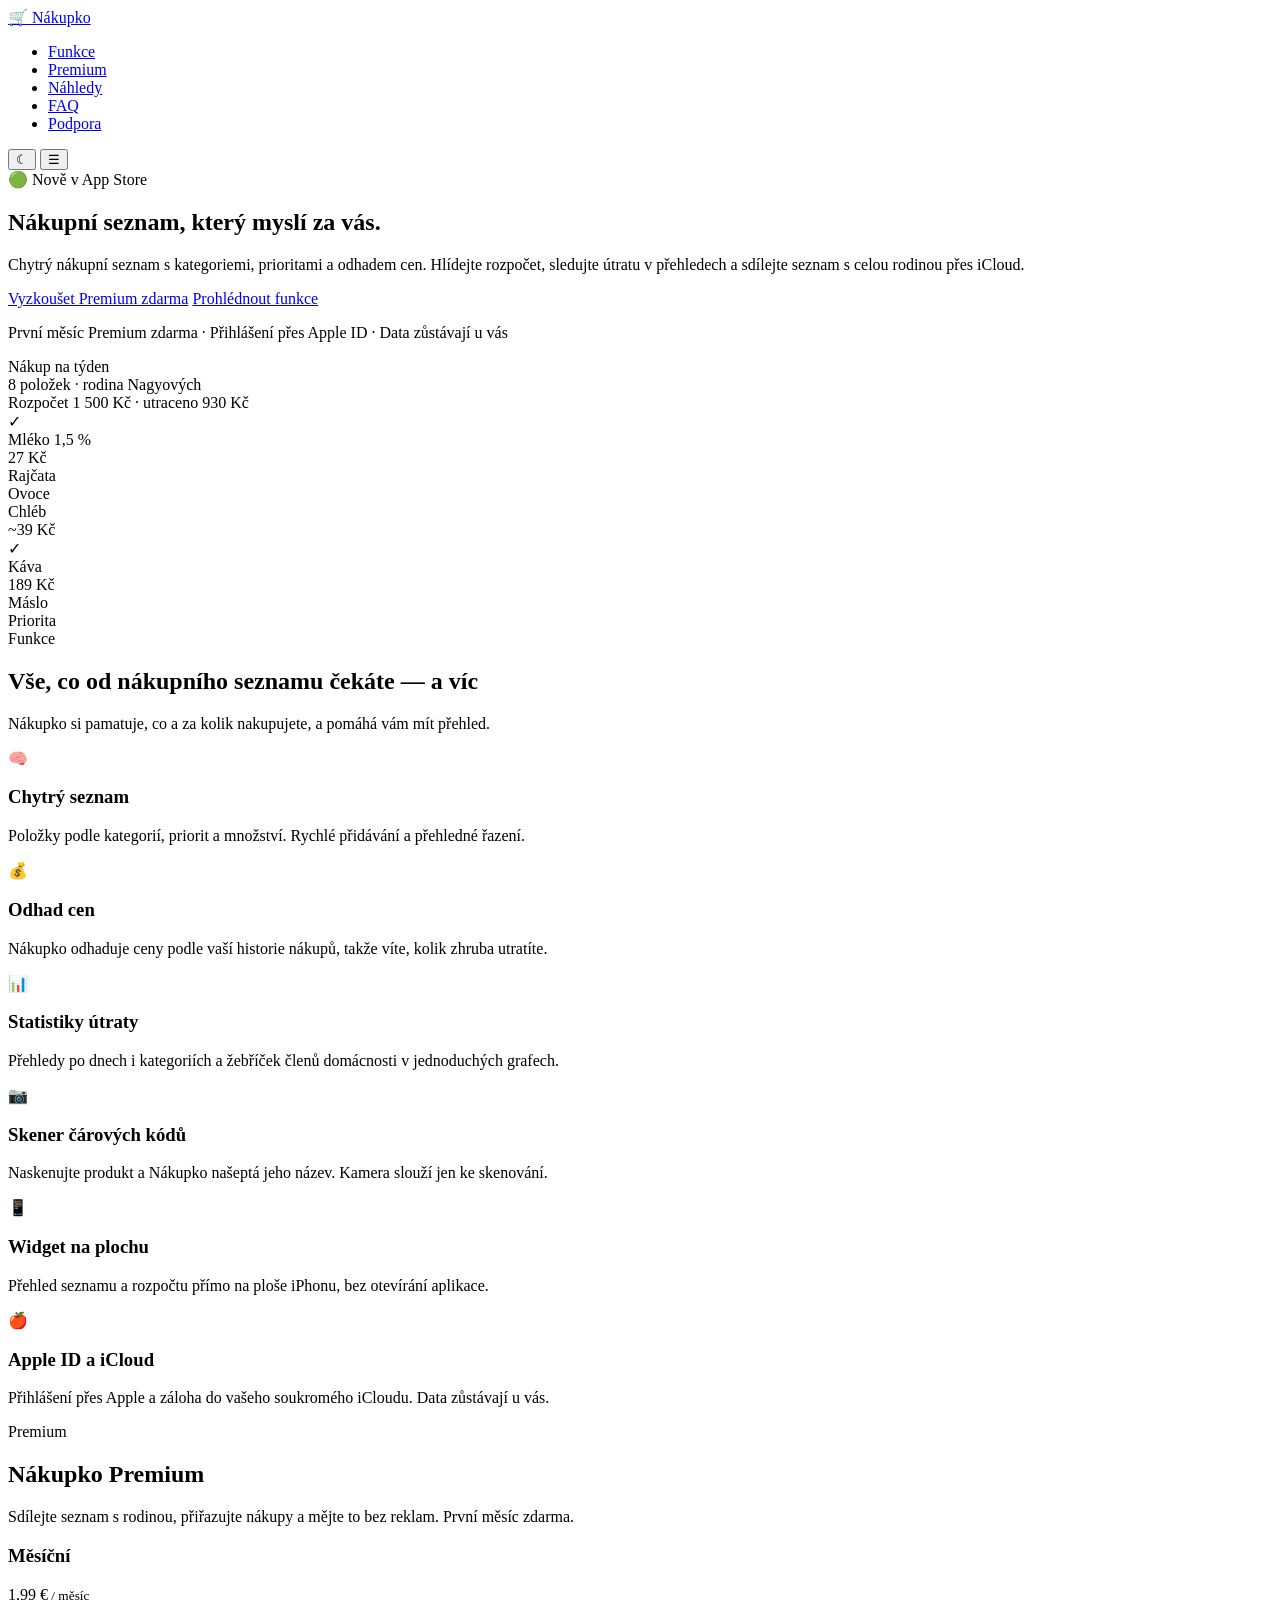
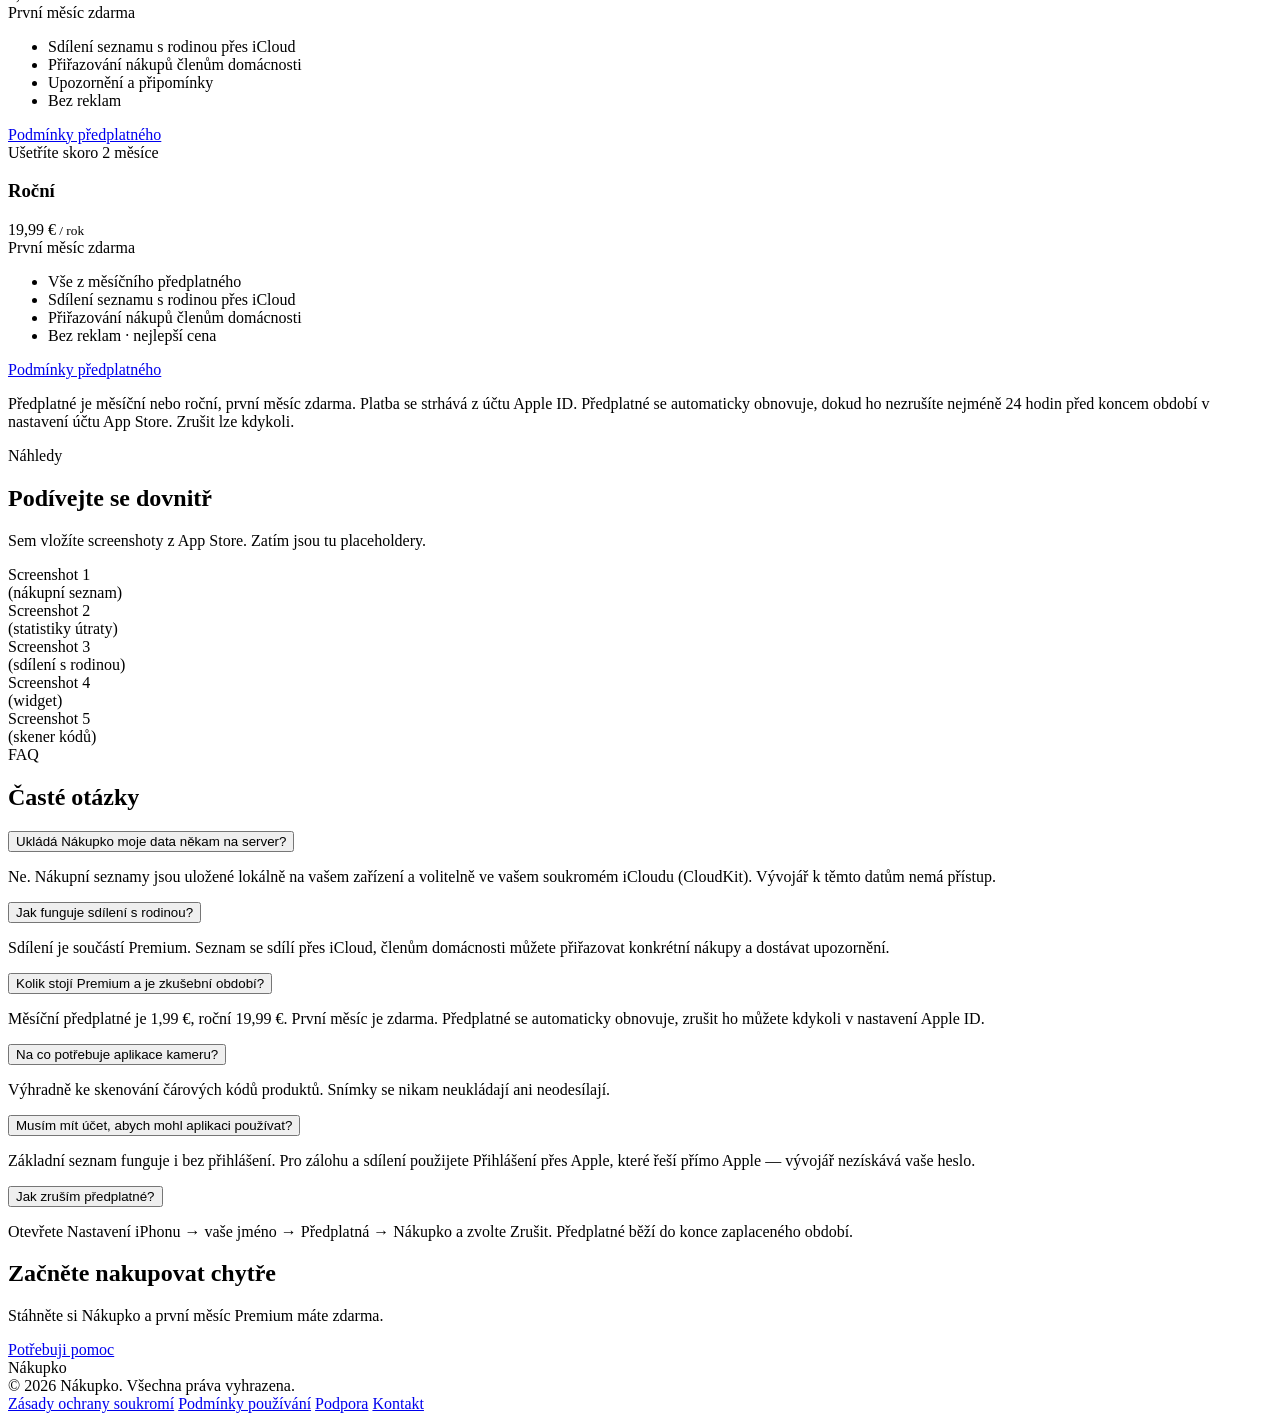
==== commit 90dee2f3: "Add files via upload" ====
--- a/index.html
+++ b/index.html
@@ -6,7 +6,7 @@
   <title>Nákupko — chytrý nákupní seznam pro iPhone</title>
 
   <meta name="description" content="Nákupko je chytrý nákupní seznam pro iPhone. Kategorie, priority, odhad cen, statistiky útraty, widget a sdílení s rodinou přes iCloud." />
-  <meta name="theme-color" content="#22c55e" />
+  <meta name="theme-color" content="#4F62EA" />
 
   <!-- Open Graph -->
   <meta property="og:type" content="website" />
@@ -20,7 +20,7 @@
 
   <link rel="icon" href="favicon.svg" type="image/svg+xml" />
   <link rel="apple-touch-icon" href="favicon.svg" />
-  <link rel="stylesheet" href="style.css" />
+  <link rel="stylesheet" href="css/style.css" />
 </head>
 <body>
 
@@ -297,6 +297,6 @@
     </div>
   </footer>
 
-  <script src="main.js"></script>
+  <script src="js/main.js"></script>
 </body>
 </html>
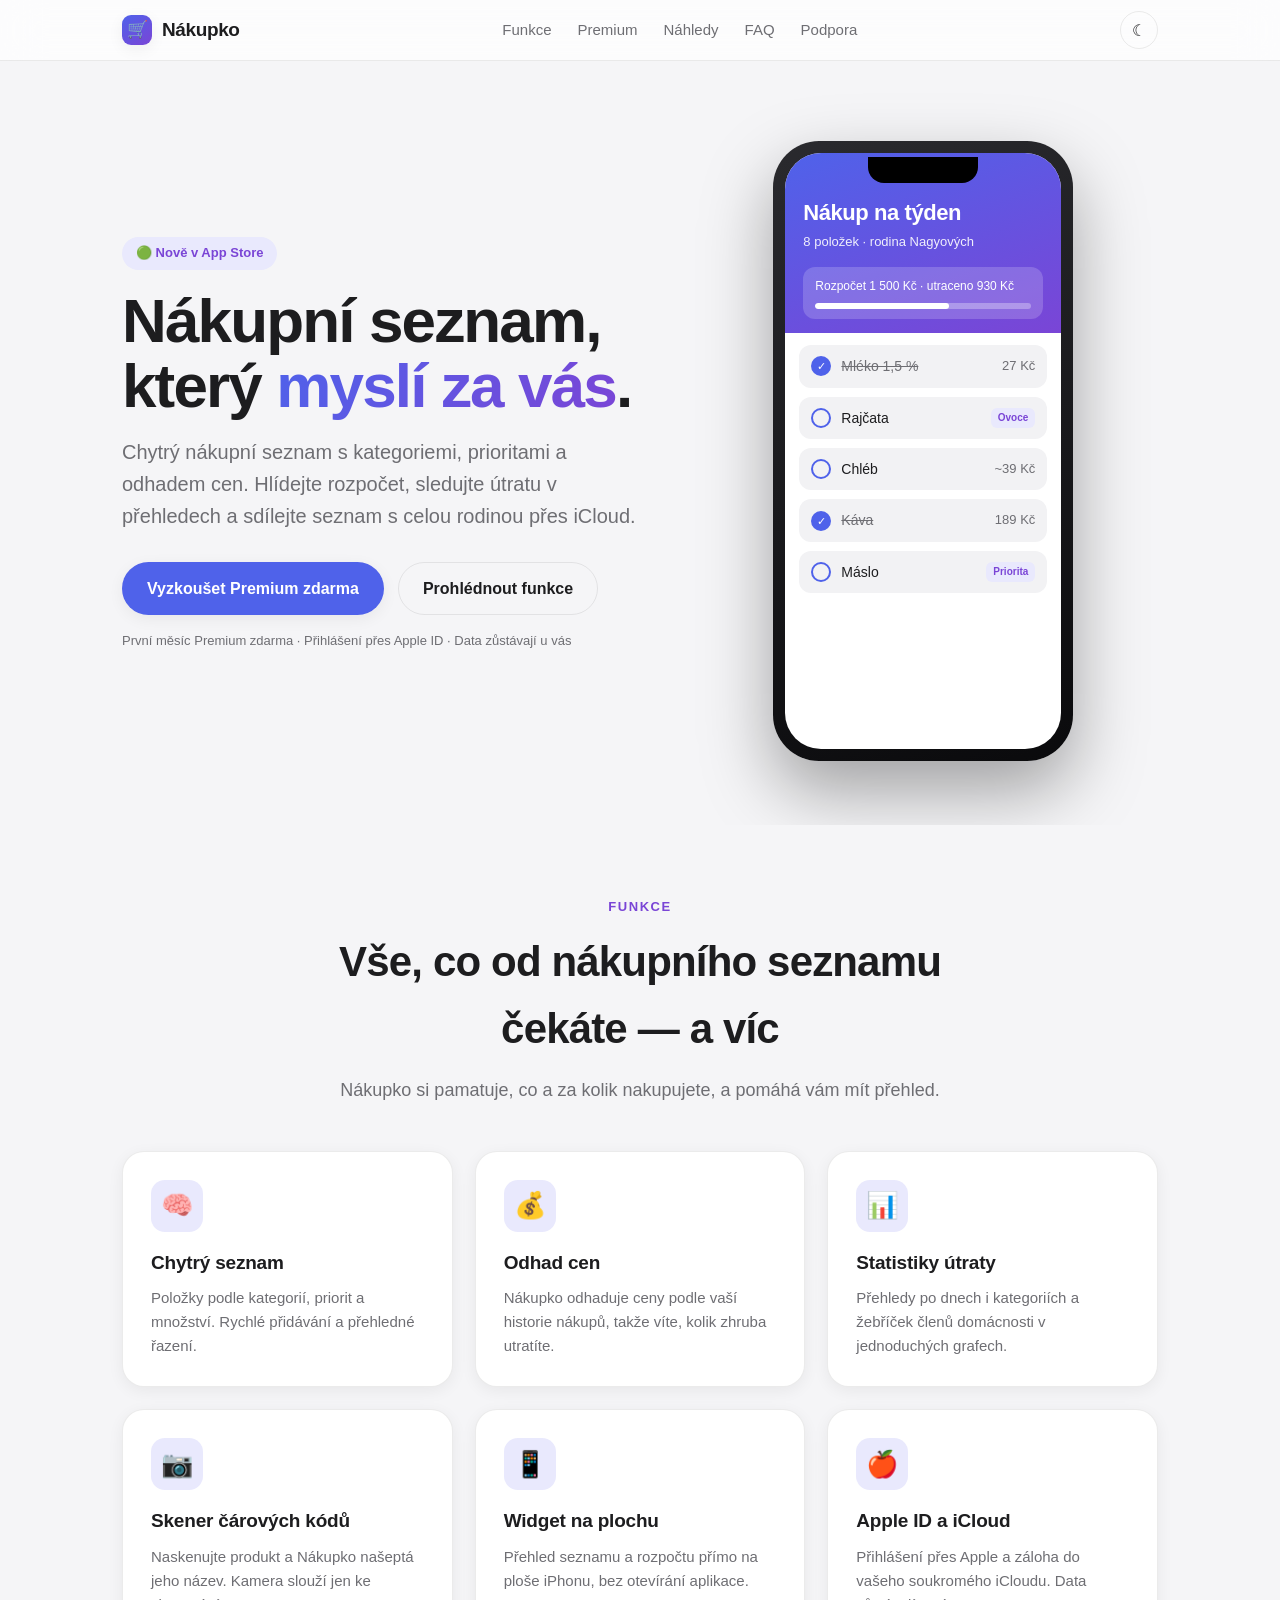
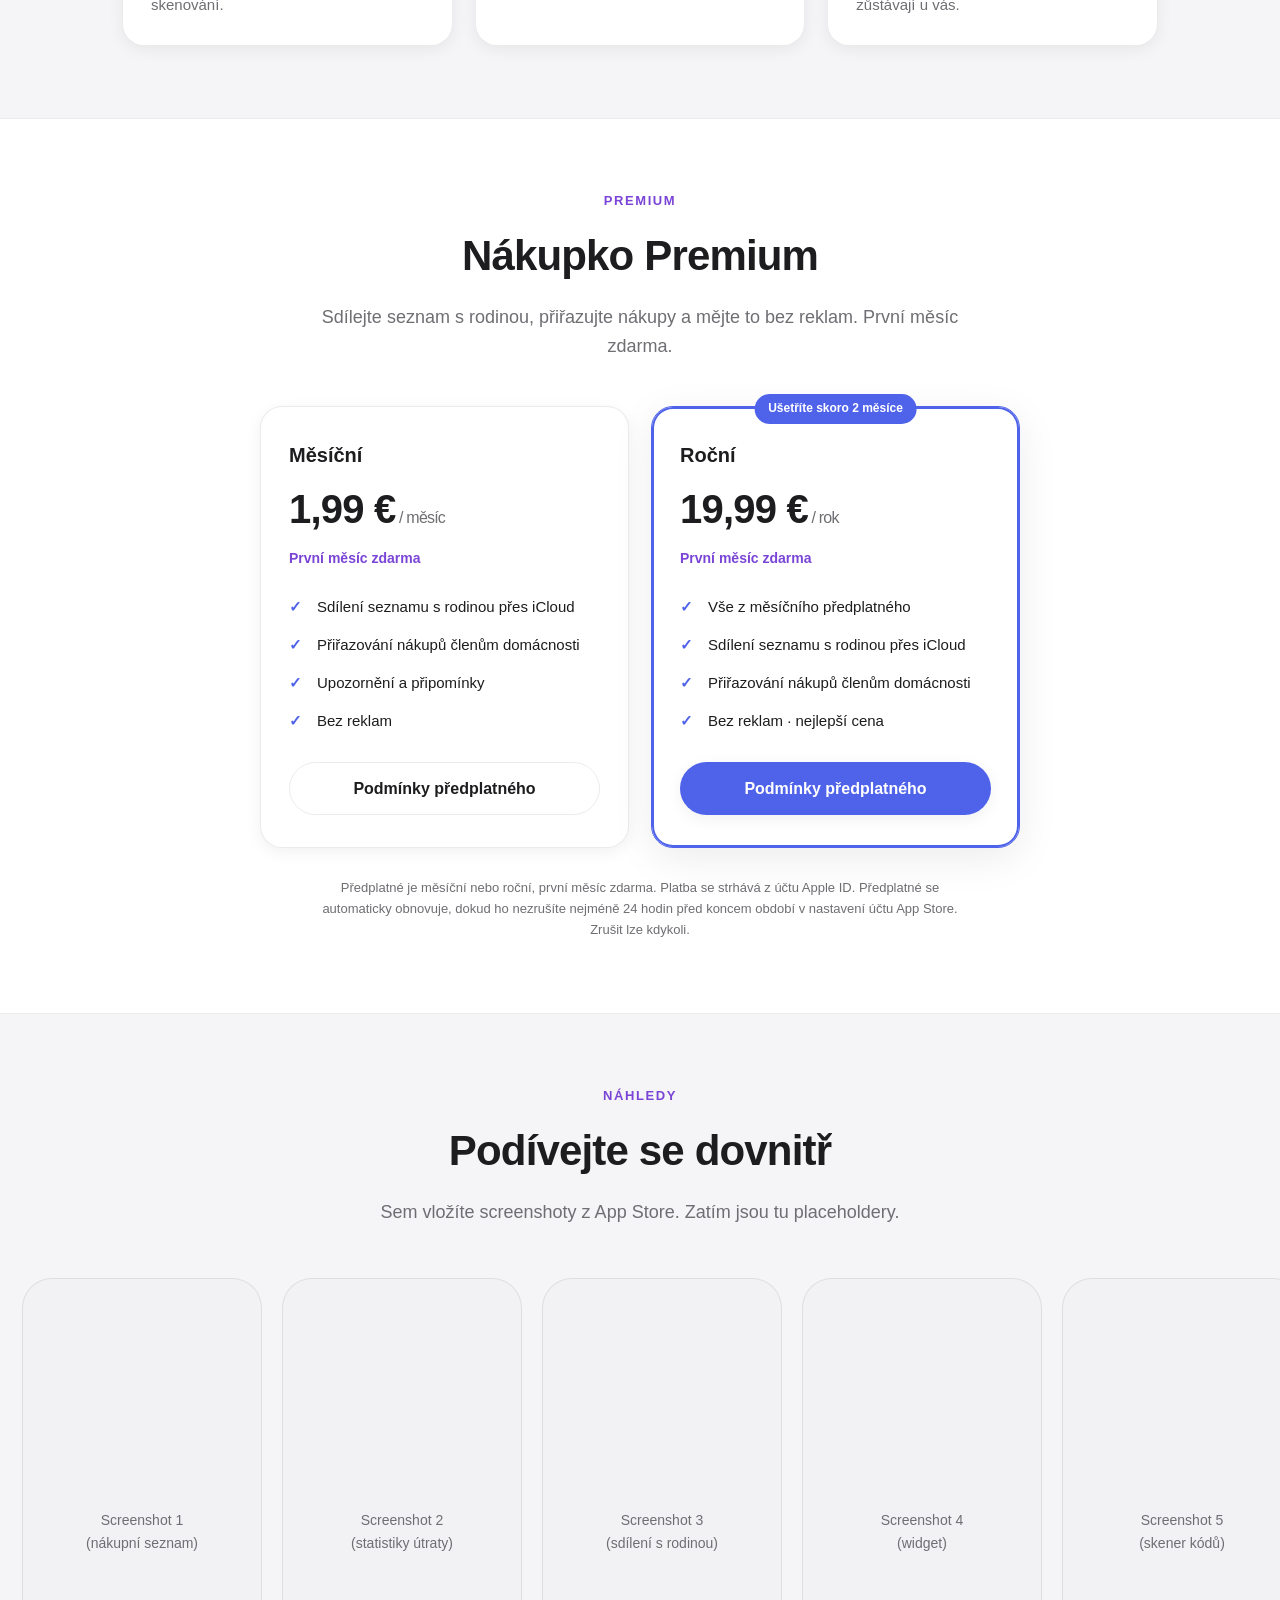
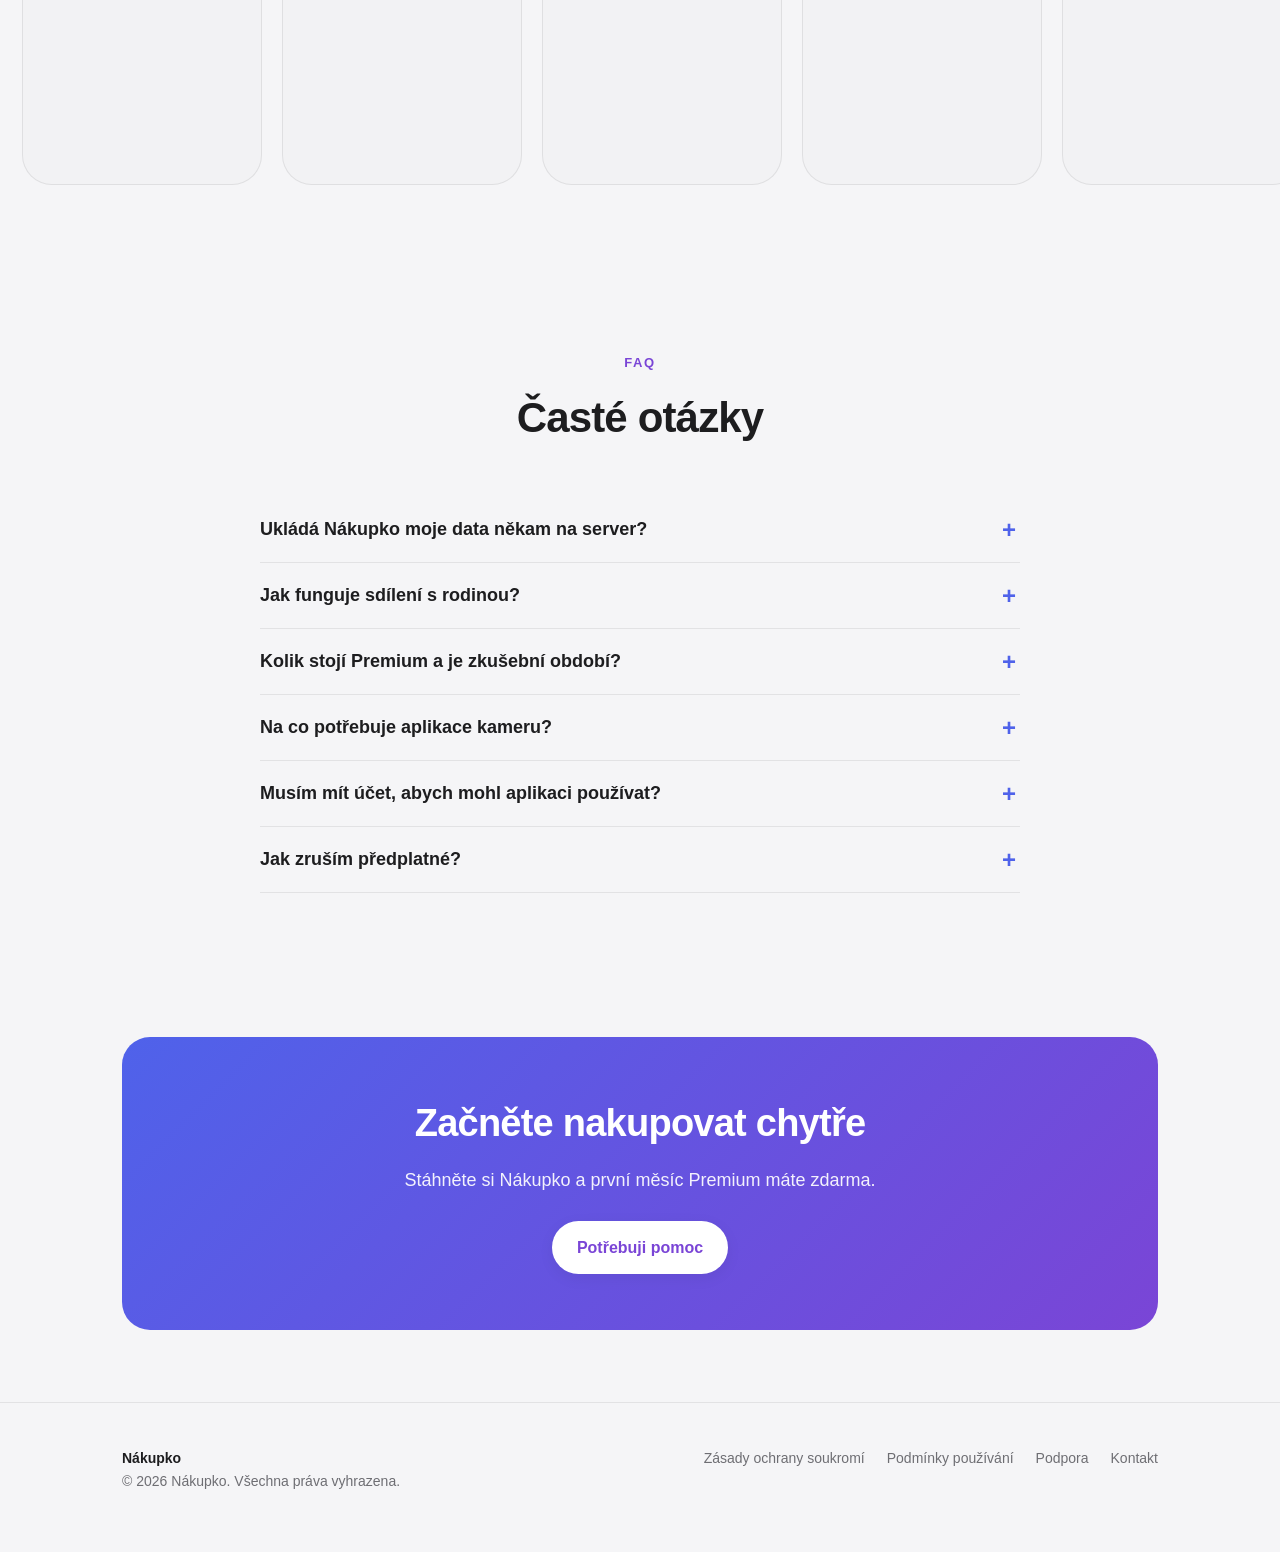
==== commit 7da7a810: "Update index.html" ====
--- a/index.html
+++ b/index.html
@@ -20,7 +20,7 @@
 
   <link rel="icon" href="favicon.svg" type="image/svg+xml" />
   <link rel="apple-touch-icon" href="favicon.svg" />
-  <link rel="stylesheet" href="css/style.css" />
+  <link rel="stylesheet" href="style.css" />
 </head>
 <body>
 
@@ -297,6 +297,6 @@
     </div>
   </footer>
 
-  <script src="js/main.js"></script>
+  <script src="main.js"></script>
 </body>
 </html>
--- a/style.css
+++ b/style.css
@@ -0,0 +1,560 @@
+/* =========================================================
+   Nákupko — web (App Store podklady)
+   Čistý HTML/CSS/JS, bez frameworků. Světlý i tmavý režim.
+   Značková barva: modro-fialová (podle aplikace) #4F62EA → #7A45D6
+   ========================================================= */
+
+:root {
+  --brand: #4F62EA;
+  --brand-dark: #7A45D6;
+  --brand-tint: #E9E9FD;
+
+  /* Sémantické akcenty – prepínajú sa podľa režimu (viz dark bloky nižšie).
+     --accent  = fialový text/odkazy/ikony, ktoré musia byť čitateľné
+     --tint-bg = svetlé fialové pozadie (odznaky, ikony funkcií) */
+  --accent: var(--brand-dark);
+  --tint-bg: var(--brand-tint);
+
+  --bg: #f5f5f7;
+  --bg-2: #ffffff;
+  --surface: #ffffff;
+  --surface-2: #f2f2f4;
+  --text: #1d1d1f;
+  --text-2: #6e6e73;
+  --border: rgba(0, 0, 0, 0.08);
+  --shadow: 0 10px 40px rgba(0, 0, 0, 0.08);
+  --shadow-sm: 0 4px 16px rgba(0, 0, 0, 0.06);
+  --nav-bg: rgba(255, 255, 255, 0.72);
+
+  --radius: 22px;
+  --radius-sm: 14px;
+  --maxw: 1080px;
+}
+
+[data-theme="dark"] {
+  --bg: #000000;
+  --bg-2: #0c0c0e;
+  --surface: #16171a;
+  --surface-2: #1f2024;
+  --text: #f5f5f7;
+  --text-2: #a1a1a6;
+  --border: rgba(255, 255, 255, 0.10);
+  --shadow: 0 10px 40px rgba(0, 0, 0, 0.55);
+  --shadow-sm: 0 4px 16px rgba(0, 0, 0, 0.45);
+  --nav-bg: rgba(18, 18, 20, 0.72);
+
+  /* Na čiernom pozadí je tmavá fialová nečitateľná → svetlejší akcent. */
+  --accent: #9aa6ff;
+  --tint-bg: rgba(90, 108, 240, 0.18);
+}
+
+@media (prefers-color-scheme: dark) {
+  :root:not([data-theme="light"]):not([data-theme="dark"]) {
+    --bg: #000000;
+    --bg-2: #0c0c0e;
+    --surface: #16171a;
+    --surface-2: #1f2024;
+    --text: #f5f5f7;
+    --text-2: #a1a1a6;
+    --border: rgba(255, 255, 255, 0.10);
+    --shadow: 0 10px 40px rgba(0, 0, 0, 0.55);
+    --shadow-sm: 0 4px 16px rgba(0, 0, 0, 0.45);
+    --nav-bg: rgba(18, 18, 20, 0.72);
+
+    /* Rovnaké akcenty aj keď používateľ NEklikol na prepínač a web sleduje
+       systémový tmavý režim – inak by fialový text/odznaky boli nečitateľné. */
+    --accent: #9aa6ff;
+    --tint-bg: rgba(90, 108, 240, 0.18);
+  }
+}
+
+* { box-sizing: border-box; }
+
+html { scroll-behavior: smooth; scroll-padding-top: 84px; }
+
+body {
+  margin: 0;
+  font-family: -apple-system, BlinkMacSystemFont, "SF Pro Text", "Segoe UI",
+    Roboto, Helvetica, Arial, sans-serif;
+  background: var(--bg);
+  color: var(--text);
+  line-height: 1.6;
+  -webkit-font-smoothing: antialiased;
+  text-rendering: optimizeLegibility;
+}
+
+a { color: var(--accent); }
+
+img { max-width: 100%; display: block; }
+
+.container {
+  width: 100%;
+  max-width: var(--maxw);
+  margin: 0 auto;
+  padding: 0 22px;
+}
+
+/* ---------- Navigace ---------- */
+.nav {
+  position: sticky;
+  top: 0;
+  z-index: 100;
+  background: var(--nav-bg);
+  backdrop-filter: saturate(180%) blur(20px);
+  -webkit-backdrop-filter: saturate(180%) blur(20px);
+  border-bottom: 1px solid var(--border);
+}
+.nav-inner {
+  display: flex;
+  align-items: center;
+  justify-content: space-between;
+  height: 60px;
+  max-width: var(--maxw);
+  margin: 0 auto;
+  padding: 0 22px;
+}
+.nav-logo {
+  display: flex;
+  align-items: center;
+  gap: 10px;
+  font-weight: 700;
+  font-size: 19px;
+  color: var(--text);
+  text-decoration: none;
+  letter-spacing: -0.02em;
+}
+.nav-logo .mark {
+  width: 30px; height: 30px;
+  border-radius: 9px;
+  background: linear-gradient(145deg, var(--brand), var(--brand-dark));
+  display: grid; place-items: center;
+  color: #fff; font-size: 17px;
+  box-shadow: var(--shadow-sm);
+}
+.nav-links {
+  display: flex;
+  align-items: center;
+  gap: 26px;
+  list-style: none;
+  margin: 0; padding: 0;
+}
+.nav-links a {
+  color: var(--text-2);
+  text-decoration: none;
+  font-size: 15px;
+  transition: color .2s;
+}
+.nav-links a:hover { color: var(--text); }
+.nav-right { display: flex; align-items: center; gap: 14px; }
+
+.theme-toggle {
+  background: none;
+  border: 1px solid var(--border);
+  color: var(--text);
+  width: 38px; height: 38px;
+  border-radius: 50%;
+  cursor: pointer;
+  font-size: 16px;
+  display: grid; place-items: center;
+  transition: background .2s, transform .15s;
+}
+.theme-toggle:hover { background: var(--surface-2); transform: scale(1.05); }
+
+.menu-toggle {
+  display: none;
+  background: none; border: none;
+  color: var(--text);
+  font-size: 24px; cursor: pointer;
+}
+
+/* ---------- Tlačítka ---------- */
+.btn {
+  display: inline-flex;
+  align-items: center;
+  justify-content: center;
+  gap: 8px;
+  padding: 13px 24px;
+  border-radius: 980px;
+  font-size: 16px;
+  font-weight: 600;
+  text-decoration: none;
+  border: 1px solid transparent;
+  cursor: pointer;
+  transition: transform .15s, background .2s, box-shadow .2s;
+}
+.btn-primary { background: var(--brand); color: #fff; box-shadow: var(--shadow-sm); }
+.btn-primary:hover { background: var(--brand-dark); color: #fff; transform: translateY(-1px); }
+.btn-ghost { background: transparent; color: var(--text); border-color: var(--border); }
+.btn-ghost:hover { background: var(--surface-2); }
+.btn-block { width: 100%; }
+
+/* ---------- Hero ---------- */
+.hero {
+  padding: 80px 0 64px;
+  overflow: hidden;
+}
+.hero-grid {
+  display: grid;
+  grid-template-columns: 1.05fr 0.95fr;
+  gap: 48px;
+  align-items: center;
+}
+.hero-badge {
+  display: inline-flex;
+  align-items: center;
+  gap: 8px;
+  background: var(--tint-bg);
+  color: var(--accent);
+  font-size: 13px;
+  font-weight: 600;
+  padding: 6px 14px;
+  border-radius: 980px;
+  margin-bottom: 18px;
+}
+.hero h1 {
+  font-size: clamp(38px, 6vw, 62px);
+  line-height: 1.05;
+  letter-spacing: -0.03em;
+  margin: 0 0 18px;
+  font-weight: 800;
+}
+.hero h1 .grad {
+  background: linear-gradient(120deg, var(--brand), var(--brand-dark));
+  -webkit-background-clip: text; background-clip: text; color: transparent;
+}
+.hero p.lead {
+  font-size: 20px;
+  color: var(--text-2);
+  margin: 0 0 30px;
+  max-width: 520px;
+}
+.hero-cta { display: flex; gap: 14px; flex-wrap: wrap; }
+.hero-note { margin-top: 16px; font-size: 13px; color: var(--text-2); }
+
+/* ---------- Telefon (CSS mockup) ---------- */
+.phone-wrap { display: flex; justify-content: center; }
+.phone {
+  width: 300px;
+  aspect-ratio: 300 / 620;
+  background: linear-gradient(160deg, #2a2a2e, #0a0a0c);
+  border-radius: 46px;
+  padding: 12px;
+  box-shadow: 0 30px 70px rgba(0,0,0,.35);
+  position: relative;
+}
+.phone::before {
+  content: "";
+  position: absolute;
+  top: 16px; left: 50%; transform: translateX(-50%);
+  width: 110px; height: 26px;
+  background: #000; border-radius: 0 0 16px 16px;
+  z-index: 3;
+}
+.phone-screen {
+  width: 100%; height: 100%;
+  background: var(--bg-2);
+  border-radius: 36px;
+  overflow: hidden;
+  display: flex; flex-direction: column;
+  color: var(--text);
+}
+.ps-top {
+  padding: 42px 18px 14px;
+  background: linear-gradient(160deg, var(--brand), var(--brand-dark));
+  color: #fff;
+}
+.ps-top .ps-title { font-size: 22px; font-weight: 800; letter-spacing: -0.02em; }
+.ps-top .ps-sub { font-size: 13px; opacity: .9; margin-top: 2px; }
+.ps-budget {
+  margin-top: 14px;
+  background: rgba(255,255,255,.18);
+  border-radius: 12px;
+  padding: 10px 12px;
+  font-size: 12px;
+}
+.ps-bar { height: 6px; border-radius: 6px; background: rgba(255,255,255,.3); margin-top: 7px; overflow: hidden; }
+.ps-bar span { display: block; height: 100%; width: 62%; background: #fff; border-radius: 6px; }
+.ps-list { padding: 12px 14px; display: flex; flex-direction: column; gap: 9px; overflow: hidden; }
+.ps-item {
+  display: flex; align-items: center; gap: 10px;
+  background: var(--surface-2);
+  border-radius: 12px;
+  padding: 10px 12px;
+  font-size: 14px;
+}
+.ps-item .chk {
+  width: 20px; height: 20px; border-radius: 50%;
+  border: 2px solid var(--brand);
+  flex: 0 0 auto;
+  display: grid; place-items: center;
+  font-size: 11px; color: #fff;
+}
+.ps-item.done .chk { background: var(--brand); }
+.ps-item.done .name { text-decoration: line-through; color: var(--text-2); }
+.ps-item .name { flex: 1; }
+.ps-item .price { color: var(--text-2); font-size: 13px; }
+.ps-item .tag {
+  font-size: 10px; font-weight: 700; padding: 2px 7px; border-radius: 6px;
+  background: var(--tint-bg); color: var(--accent);
+}
+
+/* ---------- Sekce ---------- */
+.section { padding: 72px 0; }
+.section-head { text-align: center; max-width: 640px; margin: 0 auto 46px; }
+.section-head h2 {
+  font-size: clamp(28px, 4vw, 42px);
+  letter-spacing: -0.02em;
+  margin: 0 0 14px;
+  font-weight: 800;
+}
+.section-head p { font-size: 18px; color: var(--text-2); margin: 0; }
+.eyebrow {
+  text-transform: uppercase;
+  letter-spacing: .12em;
+  font-size: 13px;
+  font-weight: 700;
+  color: var(--accent);
+  margin-bottom: 10px;
+}
+
+/* ---------- Funkce ---------- */
+.features {
+  display: grid;
+  grid-template-columns: repeat(3, 1fr);
+  gap: 22px;
+}
+.feature-card {
+  background: var(--surface);
+  border: 1px solid var(--border);
+  border-radius: var(--radius);
+  padding: 28px;
+  box-shadow: var(--shadow-sm);
+  transition: transform .2s, box-shadow .2s;
+}
+.feature-card:hover { transform: translateY(-4px); box-shadow: var(--shadow); }
+.feature-icon {
+  width: 52px; height: 52px;
+  border-radius: 14px;
+  background: var(--tint-bg);
+  display: grid; place-items: center;
+  font-size: 26px;
+  margin-bottom: 16px;
+}
+.feature-card h3 { margin: 0 0 8px; font-size: 19px; letter-spacing: -0.01em; }
+.feature-card p { margin: 0; color: var(--text-2); font-size: 15px; }
+
+/* ---------- Premium ---------- */
+.premium { background: var(--bg-2); border-top: 1px solid var(--border); border-bottom: 1px solid var(--border); }
+.plans {
+  display: grid;
+  grid-template-columns: repeat(2, 1fr);
+  gap: 22px;
+  max-width: 760px;
+  margin: 0 auto;
+}
+.plan-card {
+  position: relative;
+  background: var(--surface);
+  border: 1px solid var(--border);
+  border-radius: var(--radius);
+  padding: 32px 28px;
+  box-shadow: var(--shadow-sm);
+}
+.plan-card.highlight { border-color: var(--brand); box-shadow: 0 0 0 2px var(--brand) inset, var(--shadow); }
+.plan-badge {
+  position: absolute; top: -13px; left: 50%; transform: translateX(-50%);
+  background: var(--brand); color: #fff;
+  font-size: 12px; font-weight: 700;
+  padding: 5px 14px; border-radius: 980px;
+  white-space: nowrap;
+}
+.plan-card h3 { margin: 0 0 6px; font-size: 20px; }
+.plan-price { font-size: 40px; font-weight: 800; letter-spacing: -0.02em; }
+.plan-price small { font-size: 16px; font-weight: 500; color: var(--text-2); }
+.plan-card .trial { color: var(--accent); font-weight: 600; font-size: 14px; margin: 6px 0 18px; }
+.plan-features { list-style: none; margin: 0 0 22px; padding: 0; }
+.plan-features li { padding: 7px 0 7px 28px; position: relative; font-size: 15px; }
+.plan-features li::before {
+  content: "✓"; position: absolute; left: 0; top: 7px;
+  color: var(--brand); font-weight: 800;
+}
+.premium-note { text-align: center; color: var(--text-2); font-size: 13px; margin: 30px auto 0; max-width: 640px; }
+
+/* ---------- Screenshoty ---------- */
+.shots {
+  display: flex;
+  gap: 20px;
+  overflow-x: auto;
+  padding: 6px 22px 24px;
+  scroll-snap-type: x mandatory;
+  -webkit-overflow-scrolling: touch;
+}
+.shot {
+  scroll-snap-align: center;
+  flex: 0 0 240px;
+  aspect-ratio: 9 / 19;
+  border-radius: 30px;
+  background: var(--surface-2);
+  border: 1px solid var(--border);
+  display: grid; place-items: center;
+  color: var(--text-2);
+  font-size: 14px;
+  text-align: center;
+  padding: 20px;
+}
+
+/* ---------- FAQ ---------- */
+.faq-list { max-width: 760px; margin: 0 auto; }
+.faq-item {
+  border-bottom: 1px solid var(--border);
+}
+.faq-q {
+  width: 100%;
+  background: none; border: none;
+  text-align: left;
+  padding: 22px 40px 22px 0;
+  font-size: 18px;
+  font-weight: 600;
+  color: var(--text);
+  cursor: pointer;
+  position: relative;
+}
+.faq-q::after {
+  content: "+";
+  position: absolute; right: 4px; top: 50%; transform: translateY(-50%);
+  font-size: 24px; color: var(--brand); transition: transform .25s;
+}
+.faq-item.open .faq-q::after { transform: translateY(-50%) rotate(45deg); }
+.faq-a {
+  max-height: 0; overflow: hidden;
+  color: var(--text-2);
+  transition: max-height .3s ease, padding .3s ease;
+}
+.faq-item.open .faq-a { max-height: 400px; padding: 0 0 22px; }
+
+/* ---------- CTA pruh ---------- */
+.cta-band {
+  text-align: center;
+  background: linear-gradient(135deg, var(--brand), var(--brand-dark));
+  color: #fff;
+  border-radius: 28px;
+  padding: 56px 30px;
+}
+.cta-band h2 { font-size: clamp(26px, 4vw, 38px); margin: 0 0 12px; letter-spacing: -0.02em; }
+.cta-band p { opacity: .92; font-size: 18px; margin: 0 0 26px; }
+.cta-band .btn-primary { background: #fff; color: var(--brand-dark); }
+.cta-band .btn-primary:hover { background: #f0f0f0; }
+
+/* ---------- Právní / textové stránky ---------- */
+.legal { padding: 56px 0 40px; }
+.legal .container { max-width: 820px; }
+.legal h1 { font-size: clamp(30px, 5vw, 44px); letter-spacing: -0.02em; margin: 0 0 6px; }
+.legal .updated { color: var(--text-2); font-size: 14px; margin: 0 0 34px; }
+.legal h2 {
+  font-size: 22px; margin: 34px 0 12px; letter-spacing: -0.01em;
+  padding-top: 8px;
+}
+.legal h3 { font-size: 18px; margin: 22px 0 8px; }
+.legal p, .legal li { color: var(--text); font-size: 16px; }
+.legal ul, .legal ol { padding-left: 22px; }
+.legal li { margin: 6px 0; }
+.legal .callout {
+  background: var(--surface);
+  border: 1px solid var(--border);
+  border-left: 4px solid var(--brand);
+  border-radius: var(--radius-sm);
+  padding: 18px 20px;
+  margin: 22px 0;
+  box-shadow: var(--shadow-sm);
+}
+.legal a { word-break: break-word; }
+.toc {
+  background: var(--surface);
+  border: 1px solid var(--border);
+  border-radius: var(--radius-sm);
+  padding: 18px 22px;
+  margin: 26px 0 34px;
+}
+.toc strong { display: block; margin-bottom: 8px; }
+.toc ol { margin: 0; }
+
+/* ---------- Support karty ---------- */
+.support-grid {
+  display: grid;
+  grid-template-columns: repeat(2, 1fr);
+  gap: 20px;
+  margin: 30px 0;
+}
+.support-card {
+  background: var(--surface);
+  border: 1px solid var(--border);
+  border-radius: var(--radius);
+  padding: 26px;
+  box-shadow: var(--shadow-sm);
+}
+.support-card h3 { margin: 0 0 8px; }
+.support-card p { color: var(--text-2); margin: 0 0 14px; }
+.mail-big {
+  font-size: 22px; font-weight: 700; color: var(--accent);
+  text-decoration: none; word-break: break-word;
+}
+
+/* ---------- Footer ---------- */
+.footer {
+  border-top: 1px solid var(--border);
+  padding: 44px 0 60px;
+  color: var(--text-2);
+  font-size: 14px;
+}
+.footer-inner { display: flex; justify-content: space-between; gap: 26px; flex-wrap: wrap; }
+.footer-links { display: flex; gap: 22px; flex-wrap: wrap; }
+.footer-links a { color: var(--text-2); text-decoration: none; }
+.footer-links a:hover { color: var(--text); }
+.footer .brand { font-weight: 700; color: var(--text); }
+
+/* ---------- Responzivní ---------- */
+@media (max-width: 860px) {
+  .hero-grid { grid-template-columns: 1fr; text-align: center; }
+  .hero p.lead { margin-left: auto; margin-right: auto; }
+  .hero-cta { justify-content: center; }
+  .phone-wrap { order: -1; margin-bottom: 20px; }
+  .features { grid-template-columns: 1fr 1fr; }
+}
+
+@media (max-width: 640px) {
+  .nav-links { display: none; }
+  .menu-toggle { display: block; }
+  .nav-links.open {
+    display: flex;
+    flex-direction: column;
+    position: absolute;
+    top: 60px; left: 0; right: 0;
+    background: var(--nav-bg);
+    backdrop-filter: saturate(180%) blur(20px);
+    -webkit-backdrop-filter: saturate(180%) blur(20px);
+    border-bottom: 1px solid var(--border);
+    padding: 18px 22px;
+    gap: 18px;
+  }
+  .features { grid-template-columns: 1fr; }
+  .plans { grid-template-columns: 1fr; }
+  .support-grid { grid-template-columns: 1fr; }
+  .section { padding: 54px 0; }
+  .hero { padding: 48px 0 40px; }
+}
+
+/* ---------- Reveal animace ---------- */
+[data-reveal] {
+  opacity: 0;
+  transform: translateY(24px);
+  transition: opacity .6s ease, transform .6s ease;
+}
+[data-reveal].in {
+  opacity: 1;
+  transform: none;
+}
+
+@media (prefers-reduced-motion: reduce) {
+  * { animation: none !important; transition: none !important; scroll-behavior: auto !important; }
+  [data-reveal] { opacity: 1 !important; transform: none !important; }
+}
